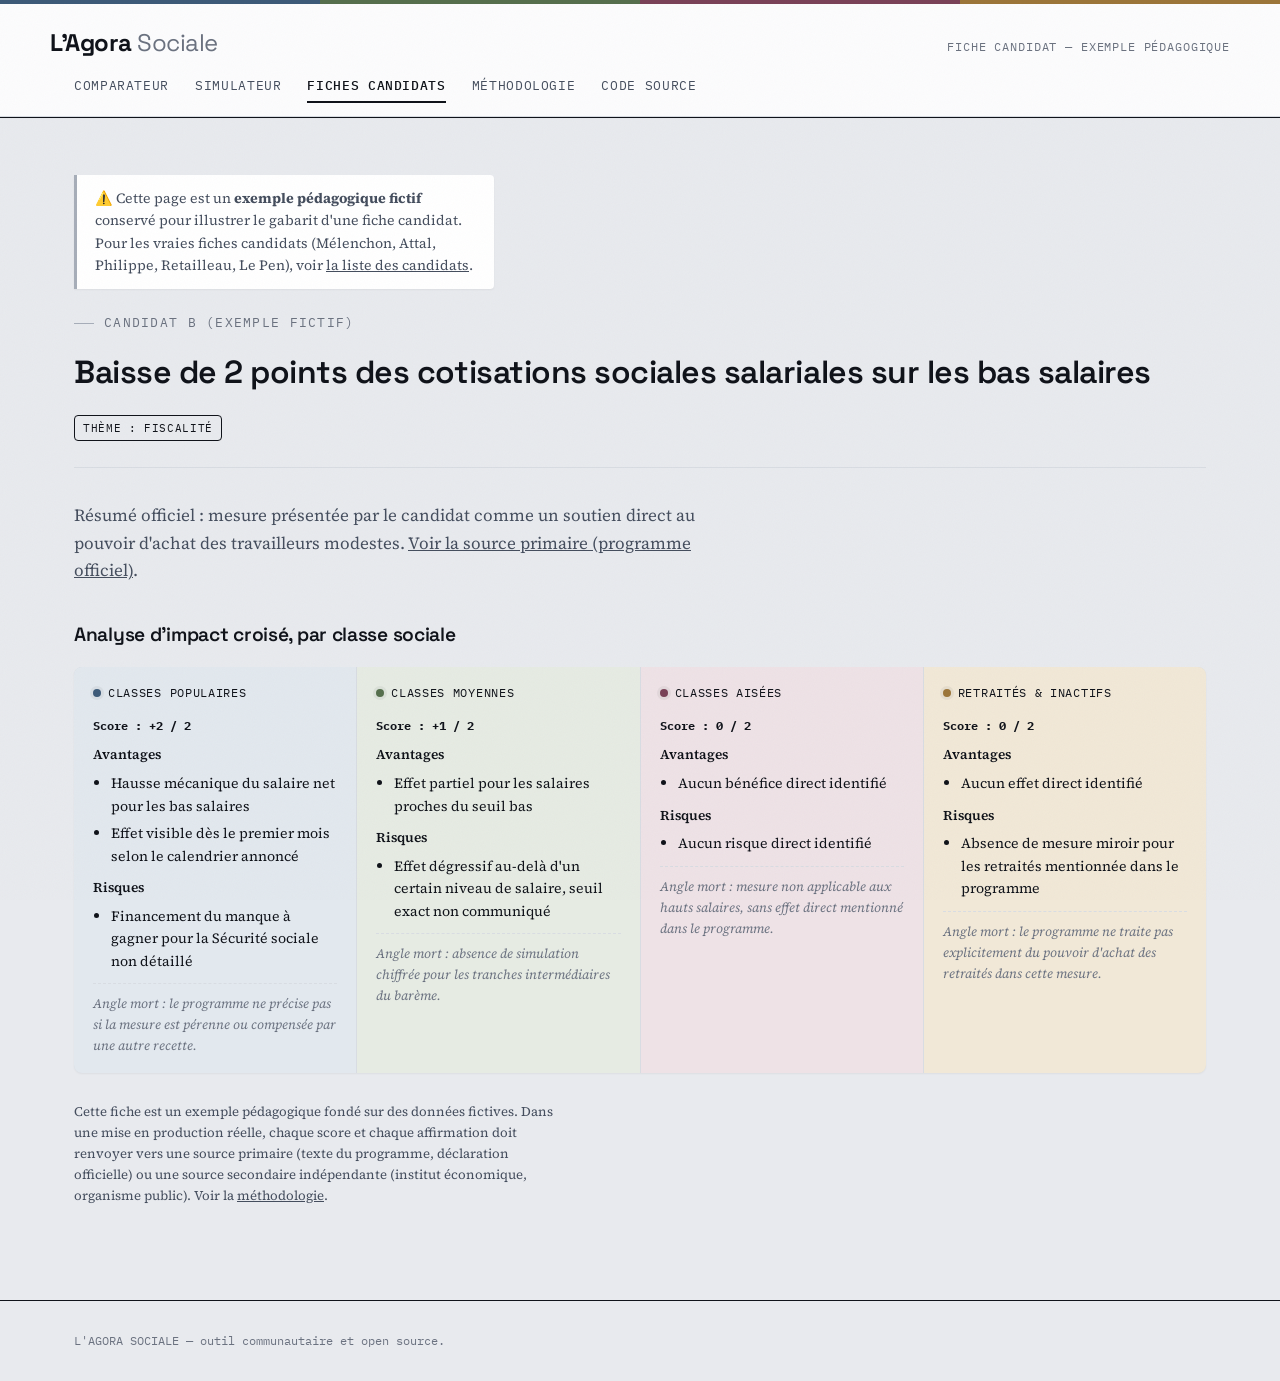
==== candidat-exemple.html @ 1a538eb3 "Premier commit : L'Agora Sociale (prototype statique) Comparateur citoyen des programmes présidentie" ====
<!DOCTYPE html>
<html lang="fr">
<head>
<meta charset="UTF-8">
<meta name="viewport" content="width=device-width, initial-scale=1.0">
<title>Fiche candidat (exemple) — L'Agora Sociale</title>
<link href="https://fonts.googleapis.com/css2?family=Space+Grotesk:wght@500;600;700&family=Source+Serif+4:opsz,wght@8..60,400;8..60,600&family=IBM+Plex+Mono:wght@400;500&display=swap" rel="stylesheet">
<link rel="stylesheet" href="css/style.css">
</head>
<body>
<div class="brand-spectrum" aria-hidden="true"></div>

<header class="site-header">
  <div class="container site-header__row">
    <div class="logo">L'Agora <span>Sociale</span></div>
    <div class="site-header__meta">Fiche candidat — exemple pédagogique</div>
  </div>
  <div class="container">
    <nav class="site-nav">
      <a href="index.html">Comparateur</a>
      <a href="simulateur.html">Simulateur</a>
      <a href="candidat.html" class="active">Fiches candidats</a>
      <a href="methodologie.html">Méthodologie</a>
      <a href="https://github.com/TON-USERNAME/agora-sociale" target="_blank" rel="noopener">Code source</a>
    </nav>
  </div>
</header>

<div class="container" style="padding-top:32px; padding-bottom:80px;">

  <div class="hero__disclaimer" style="margin-bottom:24px;">
    ⚠️ Cette page est un <strong>exemple pédagogique fictif</strong> conservé pour illustrer le gabarit
    d'une fiche candidat. Pour les vraies fiches candidats (Mélenchon, Attal, Philippe, Retailleau, Le Pen),
    voir <a href="candidat.html" style="text-decoration:underline;">la liste des candidats</a>.
  </div>

  <div class="fiche-header">
    <div>
      <div class="hero__eyebrow">Candidat B (exemple fictif)</div>
      <h1 style="font-size:2rem;">Baisse de 2 points des cotisations sociales salariales sur les bas salaires</h1>
    </div>
    <span class="badge mono">Thème : Fiscalité</span>
  </div>

  <p style="max-width:70ch; color:var(--ink-soft);">
    Résumé officiel : mesure présentée par le candidat comme un soutien direct au
    pouvoir d'achat des travailleurs modestes.
    <a href="#" style="text-decoration:underline;">Voir la source primaire (programme officiel)</a>.
  </p>

  <h2 style="margin-top:36px; margin-bottom:16px; font-size:1.2rem;">Analyse d'impact croisé, par classe sociale</h2>

  <div class="analyse-classes" id="analyse-classes">
    <!-- Bloc 1 : Classes populaires -->
    <div class="analyse-classe" style="background:var(--classe-populaire-bg);">
      <div class="analyse-classe__nom"><span class="dot" style="background:var(--classe-populaire)"></span>Classes populaires</div>
      <strong class="mono" style="font-size:0.78rem;">Score : +2 / 2</strong>
      <p style="font-size:0.85rem; margin:6px 0 0; font-weight:600;">Avantages</p>
      <ul>
        <li>Hausse mécanique du salaire net pour les bas salaires</li>
        <li>Effet visible dès le premier mois selon le calendrier annoncé</li>
      </ul>
      <p style="font-size:0.85rem; margin:10px 0 0; font-weight:600;">Risques</p>
      <ul>
        <li>Financement du manque à gagner pour la Sécurité sociale non détaillé</li>
      </ul>
      <div class="angle-mort">Angle mort : le programme ne précise pas si la mesure est pérenne ou compensée par une autre recette.</div>
    </div>

    <!-- Bloc 2 : Classes moyennes -->
    <div class="analyse-classe" style="background:var(--classe-moyenne-bg);">
      <div class="analyse-classe__nom"><span class="dot" style="background:var(--classe-moyenne)"></span>Classes moyennes</div>
      <strong class="mono" style="font-size:0.78rem;">Score : +1 / 2</strong>
      <p style="font-size:0.85rem; margin:6px 0 0; font-weight:600;">Avantages</p>
      <ul>
        <li>Effet partiel pour les salaires proches du seuil bas</li>
      </ul>
      <p style="font-size:0.85rem; margin:10px 0 0; font-weight:600;">Risques</p>
      <ul>
        <li>Effet dégressif au-delà d'un certain niveau de salaire, seuil exact non communiqué</li>
      </ul>
      <div class="angle-mort">Angle mort : absence de simulation chiffrée pour les tranches intermédiaires du barème.</div>
    </div>

    <!-- Bloc 3 : Classes aisées -->
    <div class="analyse-classe" style="background:var(--classe-aisee-bg);">
      <div class="analyse-classe__nom"><span class="dot" style="background:var(--classe-aisee)"></span>Classes aisées</div>
      <strong class="mono" style="font-size:0.78rem;">Score : 0 / 2</strong>
      <p style="font-size:0.85rem; margin:6px 0 0; font-weight:600;">Avantages</p>
      <ul><li>Aucun bénéfice direct identifié</li></ul>
      <p style="font-size:0.85rem; margin:10px 0 0; font-weight:600;">Risques</p>
      <ul><li>Aucun risque direct identifié</li></ul>
      <div class="angle-mort">Angle mort : mesure non applicable aux hauts salaires, sans effet direct mentionné dans le programme.</div>
    </div>

    <!-- Bloc 4 : Retraités -->
    <div class="analyse-classe" style="background:var(--classe-retraites-bg);">
      <div class="analyse-classe__nom"><span class="dot" style="background:var(--classe-retraites)"></span>Retraités &amp; inactifs</div>
      <strong class="mono" style="font-size:0.78rem;">Score : 0 / 2</strong>
      <p style="font-size:0.85rem; margin:6px 0 0; font-weight:600;">Avantages</p>
      <ul><li>Aucun effet direct identifié</li></ul>
      <p style="font-size:0.85rem; margin:10px 0 0; font-weight:600;">Risques</p>
      <ul><li>Absence de mesure miroir pour les retraités mentionnée dans le programme</li></ul>
      <div class="angle-mort">Angle mort : le programme ne traite pas explicitement du pouvoir d'achat des retraités dans cette mesure.</div>
    </div>
  </div>

  <p style="margin-top:28px; font-size:0.82rem; color:var(--ink-soft); max-width:70ch;">
    Cette fiche est un exemple pédagogique fondé sur des données fictives. Dans une
    mise en production réelle, chaque score et chaque affirmation doit renvoyer vers
    une source primaire (texte du programme, déclaration officielle) ou une source
    secondaire indépendante (institut économique, organisme public). Voir la
    <a href="methodologie.html" style="text-decoration:underline;">méthodologie</a>.
  </p>

</div>

<footer class="site-footer">
  <div class="container">
    L'AGORA SOCIALE — outil communautaire et open source.
  </div>
</footer>

</body>
</html>
---- css/style.css ----
/* =========================================================
   L'AGORA SOCIALE — Design tokens (édition premium)
   Direction : "le grand livre de comptes" — chaque mesure politique
   est traitée comme une écriture comptable (crédit/débit) pour
   chaque catégorie sociale. La grille rappelle un registre relié,
   pas une brochure de campagne : papier texturé, encre profonde,
   chiffres alignés au monospace, marge éditoriale généreuse.
   Signature de marque : le bandeau spectre en tête de page — les
   quatre couleurs catégorielles, dans l'ordre, jamais mélangées.
   ========================================================= */

:root {
  /* --- Couleurs neutres (support) --- */
  --ink: #10131a;
  --ink-soft: #454e5e;
  --ink-faint: #6b7280;
  --paper: #e8eaee;
  --paper-raised: #ffffff;
  --line: #d8dce2;
  --line-strong: #a7aeb9;

  /* --- Couleurs catégorielles (non partisanes, dérivées d'une
     échelle de position socio-économique, pas de couleurs de partis) --- */
  --classe-populaire: #3d5a78;   /* bleu ardoise profond */
  --classe-moyenne:   #566f4d;   /* sauge profonde */
  --classe-aisee:      #7a4258;  /* prune profonde */
  --classe-retraites:  #9c7539;  /* ocre profond */

  /* Variantes claires pour fonds */
  --classe-populaire-bg: #e2e8ee;
  --classe-moyenne-bg:   #e6ebe3;
  --classe-aisee-bg:     #eee2e6;
  --classe-retraites-bg: #f1e8d7;

  /* --- Sémantique impact --- */
  --impact-positif: #326049;
  --impact-negatif: #8f382f;
  --impact-neutre:  #7a8090;

  /* --- Typographie --- */
  --font-display: "Space Grotesk", "Arial Narrow", sans-serif;
  --font-body: "Source Serif 4", Georgia, serif;
  --font-mono: "IBM Plex Mono", "Courier New", monospace;

  /* --- Rythme et profondeur --- */
  --radius: 4px;
  --radius-lg: 8px;
  --max-width: 1180px;
  --ease: cubic-bezier(0.22, 1, 0.36, 1);

  --shadow-xs: 0 1px 2px rgba(16, 19, 26, 0.05);
  --shadow-sm: 0 2px 6px rgba(16, 19, 26, 0.07), 0 1px 2px rgba(16, 19, 26, 0.05);
  --shadow-md: 0 8px 24px rgba(16, 19, 26, 0.10), 0 2px 6px rgba(16, 19, 26, 0.06);
  --shadow-lg: 0 20px 48px rgba(16, 19, 26, 0.16), 0 6px 16px rgba(16, 19, 26, 0.08);
}

* { box-sizing: border-box; }

html { scroll-behavior: smooth; }

body {
  position: relative;
  margin: 0;
  background: var(--paper);
  color: var(--ink);
  font-family: var(--font-body);
  font-size: 17px;
  line-height: 1.6;
  -webkit-font-smoothing: antialiased;
  text-rendering: optimizeLegibility;
}

/* Grain de papier — texture subtile, jamais décorative au point de nuire
   à la lisibilité. Désactivée si l'utilisateur préfère moins d'effets. */
body::before {
  content: "";
  position: fixed;
  inset: 0;
  z-index: 9999;
  pointer-events: none;
  opacity: 0.035;
  mix-blend-mode: multiply;
  background-image: url("data:image/svg+xml,%3Csvg xmlns='http://www.w3.org/2000/svg' width='180' height='180'%3E%3Cfilter id='n'%3E%3CfeTurbulence type='fractalNoise' baseFrequency='0.9' numOctaves='2' stitchTiles='stitch'/%3E%3C/filter%3E%3Crect width='100%25' height='100%25' filter='url(%23n)'/%3E%3C/svg%3E");
}

h1, h2, h3, h4, .display {
  font-family: var(--font-display);
  font-weight: 600;
  letter-spacing: -0.015em;
  color: var(--ink);
  margin: 0;
}

.mono {
  font-family: var(--font-mono);
  font-feature-settings: "tnum" 1, "zero" 1;
}

a {
  color: inherit;
  transition: color 0.15s var(--ease), border-color 0.15s var(--ease), opacity 0.15s var(--ease);
}

.container {
  max-width: var(--max-width);
  margin: 0 auto;
  padding: 0 24px;
}

/* ---------- Bandeau spectre — signature de marque ---------- */

.brand-spectrum {
  height: 4px;
  background: linear-gradient(
    to right,
    var(--classe-populaire) 0%, var(--classe-populaire) 25%,
    var(--classe-moyenne) 25%, var(--classe-moyenne) 50%,
    var(--classe-aisee) 50%, var(--classe-aisee) 75%,
    var(--classe-retraites) 75%, var(--classe-retraites) 100%
  );
}

/* ---------- En-tête / bandeau du registre ---------- */

.site-header {
  position: sticky;
  top: 0;
  z-index: 100;
  border-bottom: 1px solid var(--line);
  background: rgba(255, 255, 255, 0.86);
  backdrop-filter: blur(10px) saturate(1.4);
  -webkit-backdrop-filter: blur(10px) saturate(1.4);
  box-shadow: 0 1px 0 var(--ink), var(--shadow-xs);
}

.site-header__row {
  display: flex;
  align-items: baseline;
  justify-content: space-between;
  padding: 20px 0 14px;
  flex-wrap: wrap;
  gap: 8px;
}

.logo {
  font-family: var(--font-display);
  font-size: 1.5rem;
  font-weight: 700;
  letter-spacing: -0.02em;
}
.logo span { color: var(--ink-faint); font-weight: 400; }

.site-header__meta {
  font-family: var(--font-mono);
  font-size: 0.76rem;
  text-transform: uppercase;
  letter-spacing: 0.07em;
  color: var(--ink-faint);
}

nav.site-nav {
  display: flex;
  gap: 26px;
  font-family: var(--font-mono);
  font-size: 0.8rem;
  text-transform: uppercase;
  letter-spacing: 0.05em;
  padding-bottom: 13px;
}
nav.site-nav a {
  text-decoration: none;
  border-bottom: 2px solid transparent;
  padding-bottom: 4px;
  color: var(--ink-soft);
}
nav.site-nav a:hover { color: var(--ink); border-bottom-color: var(--line-strong); }
nav.site-nav a.active { color: var(--ink); border-bottom-color: var(--ink); font-weight: 500; }

/* ---------- Hero ---------- */

.hero {
  position: relative;
  padding: 68px 0 48px;
  border-bottom: 1px solid var(--line);
  overflow: hidden;
}
.hero .container.hero__grid {
  display: grid;
  grid-template-columns: 1fr 360px;
  gap: 52px;
  align-items: center;
}
.hero__eyebrow {
  font-family: var(--font-mono);
  font-size: 0.8rem;
  text-transform: uppercase;
  letter-spacing: 0.1em;
  color: var(--ink-faint);
  margin-bottom: 14px;
  display: flex;
  align-items: center;
  gap: 10px;
}
.hero__eyebrow::before {
  content: "";
  display: inline-block;
  width: 20px;
  height: 1px;
  background: var(--line-strong);
}
.hero h1 {
  font-size: clamp(2.1rem, 4.4vw, 3.4rem);
  max-width: 15ch;
  line-height: 1.04;
  animation: rise 0.6s var(--ease) both;
}
.hero p.lede {
  font-family: var(--font-body);
  font-size: 1.18rem;
  max-width: 62ch;
  color: var(--ink-soft);
  margin-top: 20px;
  animation: rise 0.6s var(--ease) 0.08s both;
}
.hero__disclaimer {
  margin-top: 26px;
  border-left: 3px solid var(--line-strong);
  padding: 12px 18px;
  font-size: 0.88rem;
  color: var(--ink-soft);
  background: var(--paper-raised);
  box-shadow: var(--shadow-xs);
  max-width: 60ch;
  border-radius: 0 var(--radius) var(--radius) 0;
}

@keyframes rise {
  from { opacity: 0; transform: translateY(10px); }
  to { opacity: 1; transform: translateY(0); }
}

/* ---------- Vignette signature du hero — mini-registre illustratif ---------- */

.hero-visual {
  border: 1px solid var(--line);
  border-radius: var(--radius-lg);
  background: var(--paper-raised);
  box-shadow: var(--shadow-lg);
  padding: 20px 22px;
  animation: rise 0.6s var(--ease) 0.15s both;
  transform: rotate(-1.2deg);
}
.hero-visual__eyebrow {
  font-family: var(--font-mono);
  font-size: 0.64rem;
  text-transform: uppercase;
  letter-spacing: 0.07em;
  color: var(--ink-faint);
  margin-bottom: 14px;
  padding-bottom: 12px;
  border-bottom: 1px dashed var(--line);
}
.hero-visual__row {
  display: grid;
  grid-template-columns: 96px 1fr;
  align-items: center;
  gap: 12px;
  margin-bottom: 12px;
}
.hero-visual__row:last-of-type { margin-bottom: 0; }
.hero-visual__label {
  font-size: 0.76rem;
  color: var(--ink-soft);
  line-height: 1.25;
}
.hero-visual__track {
  position: relative;
  height: 9px;
  background: var(--paper);
  border: 1px solid var(--line);
  border-radius: 2px;
  overflow: hidden;
}
.hero-visual__axis { position: absolute; left: 50%; top: -1px; bottom: -1px; width: 1px; background: var(--ink); }
.hero-visual__fill { position: absolute; top: 0; bottom: 0; }
.hero-visual__fill.pos { left: 50%; background: var(--impact-positif); }
.hero-visual__fill.neg { right: 50%; background: var(--impact-negatif); }
.hero-visual__footer {
  margin-top: 16px;
  padding-top: 12px;
  border-top: 1px dashed var(--line);
  font-size: 0.72rem;
  color: var(--ink-faint);
  font-style: italic;
}

@media (max-width: 900px) {
  .hero .container.hero__grid { grid-template-columns: 1fr; }
  .hero-visual { transform: none; max-width: 380px; }
}

/* ---------- Le Rail des classes (élément signature, sticky) ---------- */

.layout {
  display: grid;
  grid-template-columns: 224px 1fr;
  gap: 32px;
  padding: 40px 0 88px;
  align-items: start;
}

.classe-rail {
  position: sticky;
  top: 88px;
  border: 1px solid var(--line);
  border-radius: var(--radius-lg);
  background: var(--paper-raised);
  overflow: hidden;
  box-shadow: var(--shadow-sm);
}
.classe-rail__title {
  font-family: var(--font-mono);
  font-size: 0.72rem;
  text-transform: uppercase;
  letter-spacing: 0.07em;
  padding: 13px 15px;
  border-bottom: 1px solid var(--line);
  color: var(--ink-faint);
}
.classe-item {
  display: block;
  width: 100%;
  text-align: left;
  padding: 15px;
  border: none;
  border-bottom: 1px solid var(--line);
  background: transparent;
  cursor: pointer;
  font-family: var(--font-body);
  font-size: 0.92rem;
  color: var(--ink);
  position: relative;
  transition: background-color 0.2s var(--ease);
}
.classe-item:last-child { border-bottom: none; }
.classe-item:hover { background: var(--paper); }
.classe-item::before {
  content: "";
  position: absolute;
  left: 0; top: 0; bottom: 0;
  width: 4px;
  background: var(--swatch, transparent);
  opacity: 0.3;
  transition: opacity 0.2s var(--ease), width 0.2s var(--ease);
}
.classe-item.active::before { opacity: 1; width: 5px; }
.classe-item.active { background: var(--swatch-bg, var(--paper)); font-weight: 600; }
.classe-item.active:hover { background: var(--swatch-bg, var(--paper)); }
.classe-item small { display: block; color: var(--ink-faint); font-size: 0.76rem; margin-top: 3px; line-height: 1.4; }

/* ---------- Comparateur ---------- */

.comparateur-header {
  display: flex;
  justify-content: space-between;
  align-items: baseline;
  margin-bottom: 22px;
  flex-wrap: wrap;
  gap: 12px;
}
.comparateur-header h2 { font-size: 1.55rem; }

.select-mesure {
  font-family: var(--font-mono);
  font-size: 0.85rem;
  padding: 9px 12px;
  border: 1px solid var(--line-strong);
  background: var(--paper-raised);
  border-radius: var(--radius);
  transition: border-color 0.15s var(--ease), box-shadow 0.15s var(--ease);
}
.select-mesure:hover { border-color: var(--ink-soft); }
.select-mesure:focus-visible { border-color: var(--ink); box-shadow: 0 0 0 3px rgba(16, 19, 26, 0.08); }

.cartes-candidats {
  display: grid;
  grid-template-columns: repeat(auto-fit, minmax(270px, 1fr));
  gap: 20px;
}

.carte-candidat {
  border: 1px solid var(--line);
  border-radius: var(--radius-lg);
  background: var(--paper-raised);
  padding: 22px;
  display: flex;
  flex-direction: column;
  gap: 14px;
  box-shadow: var(--shadow-xs);
  transition: transform 0.25s var(--ease), box-shadow 0.25s var(--ease), border-color 0.25s var(--ease);
}
.carte-candidat:hover {
  transform: translateY(-3px);
  box-shadow: var(--shadow-md);
  border-color: var(--line-strong);
}
.carte-candidat__nom {
  font-family: var(--font-display);
  font-size: 1.18rem;
  letter-spacing: -0.01em;
}
.carte-candidat__mesure {
  font-size: 0.94rem;
  color: var(--ink-soft);
  border-top: 1px dashed var(--line);
  padding-top: 13px;
}

/* Ledger bar : la barre "crédit / débit" pour la classe sélectionnée */
.ledger {
  border-top: 1px solid var(--line);
  padding-top: 13px;
}
.ledger__label {
  font-family: var(--font-mono);
  font-size: 0.7rem;
  text-transform: uppercase;
  letter-spacing: 0.06em;
  color: var(--ink-faint);
  margin-bottom: 7px;
}
.ledger__track {
  height: 11px;
  background: var(--paper);
  border: 1px solid var(--line);
  border-radius: 2px;
  position: relative;
  overflow: hidden;
  box-shadow: inset 0 1px 2px rgba(16, 19, 26, 0.06);
}
.ledger__fill {
  position: absolute;
  top: 0; bottom: 0;
  transition: width 0.5s var(--ease);
}
.ledger__fill.positif { left: 50%; background: linear-gradient(to right, var(--impact-positif), #3d7358); }
.ledger__fill.negatif { right: 50%; background: linear-gradient(to left, var(--impact-negatif), #a4463b); }
.ledger__axis {
  position: absolute;
  left: 50%; top: -1px; bottom: -1px;
  width: 1px; background: var(--ink);
  z-index: 1;
}
.ledger__score {
  font-family: var(--font-mono);
  font-size: 0.78rem;
  margin-top: 7px;
  color: var(--ink-faint);
}

.badge {
  display: inline-block;
  font-family: var(--font-mono);
  font-size: 0.66rem;
  text-transform: uppercase;
  letter-spacing: 0.06em;
  padding: 4px 8px;
  border-radius: var(--radius);
  border: 1px solid currentColor;
}

/* ---------- Fiche candidat ---------- */

.fiche-header {
  display: flex;
  justify-content: space-between;
  align-items: flex-end;
  flex-wrap: wrap;
  gap: 16px;
  padding-bottom: 26px;
  border-bottom: 1px solid var(--line);
  margin-bottom: 34px;
}

.grille-mesures {
  display: grid;
  gap: 16px;
}

.mesure-bloc {
  border: 1px solid var(--line);
  border-radius: var(--radius-lg);
  background: var(--paper-raised);
  overflow: hidden;
  box-shadow: var(--shadow-xs);
}
.mesure-bloc__entete {
  padding: 17px 19px;
  border-bottom: 1px solid var(--line);
  display: flex;
  justify-content: space-between;
  gap: 12px;
  flex-wrap: wrap;
}
.mesure-bloc__theme {
  font-family: var(--font-mono);
  font-size: 0.7rem;
  text-transform: uppercase;
  letter-spacing: 0.06em;
  color: var(--ink-faint);
}
.mesure-bloc__titre { font-family: var(--font-display); font-size: 1.08rem; margin-top: 5px; letter-spacing: -0.01em; }

.analyse-classes {
  display: grid;
  grid-template-columns: repeat(auto-fit, minmax(240px, 1fr));
  gap: 1px;
  background: var(--line);
  border-radius: var(--radius-lg);
  overflow: hidden;
  box-shadow: var(--shadow-xs);
}
.analyse-classe {
  background: var(--paper-raised);
  padding: 17px 19px;
}
.analyse-classe__nom {
  font-family: var(--font-mono);
  font-size: 0.72rem;
  text-transform: uppercase;
  letter-spacing: 0.06em;
  margin-bottom: 9px;
  display: flex;
  align-items: center;
  gap: 7px;
}
.analyse-classe__nom .dot {
  width: 8px; height: 8px; border-radius: 50%;
  display: inline-block;
  box-shadow: 0 0 0 3px rgba(16, 19, 26, 0.05);
}
.analyse-classe ul { margin: 6px 0 0; padding-left: 18px; font-size: 0.88rem; }
.analyse-classe li { margin-bottom: 5px; }
.analyse-classe .angle-mort {
  margin-top: 11px;
  font-size: 0.82rem;
  color: var(--ink-faint);
  font-style: italic;
  border-top: 1px dashed var(--line);
  padding-top: 9px;
}

/* ---------- Méthodologie ---------- */

.methodo-section {
  padding: 34px 0;
  border-bottom: 1px solid var(--line);
}
.methodo-section:last-child { border-bottom: none; }
.methodo-step {
  display: grid;
  grid-template-columns: 60px 1fr;
  gap: 16px;
  margin-bottom: 20px;
}
.methodo-step__num {
  font-family: var(--font-mono);
  font-size: 0.9rem;
  color: var(--ink-faint);
}

.source-table {
  width: 100%;
  border-collapse: collapse;
  font-size: 0.9rem;
  margin-top: 12px;
}
.source-table th, .source-table td {
  text-align: left;
  padding: 9px 11px;
  border-bottom: 1px solid var(--line);
}
.source-table th {
  font-family: var(--font-mono);
  font-size: 0.72rem;
  text-transform: uppercase;
  letter-spacing: 0.06em;
  color: var(--ink-faint);
}
.source-table tbody tr { transition: background-color 0.15s var(--ease); }
.source-table tbody tr:hover { background: var(--paper); }

/* ---------- Pied de page ---------- */

.site-footer {
  border-top: 1px solid var(--ink);
  padding: 30px 0;
  font-family: var(--font-mono);
  font-size: 0.78rem;
  color: var(--ink-faint);
}

/* ---------- Simulateur : formulaire ---------- */

.form-simulateur {
  display: flex;
  flex-direction: column;
  gap: 24px;
  border: 1px solid var(--line);
  border-radius: var(--radius-lg);
  background: var(--paper-raised);
  padding: 30px;
  box-shadow: var(--shadow-sm);
}

.champ { display: flex; flex-direction: column; gap: 7px; }
.champ label { font-family: var(--font-display); font-size: 0.92rem; }
.champ input, .champ select {
  font-family: var(--font-body);
  font-size: 1rem;
  padding: 11px 13px;
  border: 1px solid var(--line-strong);
  background: #fff;
  border-radius: var(--radius);
  transition: border-color 0.15s var(--ease), box-shadow 0.15s var(--ease);
}
.champ input:hover, .champ select:hover { border-color: var(--ink-soft); }
.champ input:focus-visible, .champ select:focus-visible {
  border-color: var(--ink);
  box-shadow: 0 0 0 3px rgba(16, 19, 26, 0.08);
  outline: none;
}
.champ__input-euro { display: flex; align-items: center; gap: 8px; }
.champ__input-euro input { flex: 1; }
.champ__input-euro span { font-family: var(--font-mono); font-size: 0.85rem; color: var(--ink-faint); }
.champ__aide { font-size: 0.8rem; color: var(--ink-faint); margin: 0; line-height: 1.5; }

.champ-groupe {
  display: grid;
  grid-template-columns: repeat(auto-fit, minmax(150px, 1fr));
  gap: 16px;
}

.bouton-principal {
  align-self: flex-start;
  font-family: var(--font-mono);
  text-transform: uppercase;
  letter-spacing: 0.06em;
  font-size: 0.85rem;
  padding: 13px 24px;
  background: var(--ink);
  color: var(--paper-raised);
  border: none;
  border-radius: var(--radius);
  cursor: pointer;
  box-shadow: var(--shadow-xs);
  transition: background-color 0.2s var(--ease), transform 0.15s var(--ease), box-shadow 0.2s var(--ease);
}
.bouton-principal:hover { background: var(--ink-soft); box-shadow: var(--shadow-sm); }
.bouton-principal:active { transform: translateY(1px); box-shadow: var(--shadow-xs); }

/* ---------- Simulateur : résultat + règle graduée ---------- */

.resultat {
  margin-top: 34px;
  padding: 26px 28px;
  background: var(--paper-raised);
  border: 1px solid var(--line);
  border-radius: var(--radius-lg);
  box-shadow: var(--shadow-md);
  animation: rise 0.4s var(--ease) both;
}
.resultat__eyebrow {
  font-family: var(--font-mono);
  font-size: 0.72rem;
  text-transform: uppercase;
  letter-spacing: 0.06em;
  color: var(--ink-faint);
}
.resultat h3 { font-size: 1.45rem; margin: 5px 0 10px; letter-spacing: -0.015em; }

.resultat__chiffres {
  display: grid;
  grid-template-columns: repeat(auto-fit, minmax(160px, 1fr));
  gap: 14px;
  margin: 20px 0;
  padding: 18px 0;
  border-top: 1px dashed var(--line);
  border-bottom: 1px dashed var(--line);
}
.resultat__chiffres dt { font-family: var(--font-mono); font-size: 0.7rem; text-transform: uppercase; color: var(--ink-faint); }
.resultat__chiffres dd { margin: 5px 0 0; font-family: var(--font-display); font-size: 1.12rem; }

.resultat__note {
  font-size: 0.9rem;
  background: var(--paper);
  border-left: 3px solid var(--line-strong);
  padding: 11px 15px;
  margin-top: 18px;
  border-radius: 0 var(--radius) var(--radius) 0;
}

.bouton-suite {
  display: inline-block;
  margin-top: 20px;
  font-family: var(--font-mono);
  font-size: 0.82rem;
  text-decoration: underline;
  text-underline-offset: 3px;
}
.bouton-suite:hover { color: var(--ink-soft); }

/* La règle graduée : ruban d'échelle des niveaux de vie, esprit "règle de livre de comptes" */
.regle { margin: 22px 0 6px; }
.regle__track {
  position: relative;
  height: 15px;
  background: linear-gradient(to right, var(--classe-populaire), var(--classe-moyenne) 45%, var(--classe-aisee));
  border: 1px solid var(--ink);
  border-radius: 2px;
  box-shadow: var(--shadow-xs);
}
.regle__tick {
  position: absolute;
  top: 0; bottom: 0;
  width: 1px;
  background: rgba(255, 255, 255, 0.55);
}
.regle__curseur {
  position: absolute;
  top: -10px;
  transform: translateX(-50%);
  width: 2px;
  height: 35px;
  background: var(--ink);
  transition: left 0.5s var(--ease);
}
.regle__curseur-label {
  position: absolute;
  top: -21px;
  left: 50%;
  transform: translateX(-50%);
  font-family: var(--font-mono);
  font-size: 0.65rem;
  text-transform: uppercase;
  background: var(--ink);
  color: #fff;
  padding: 2px 6px;
  border-radius: var(--radius);
  white-space: nowrap;
  box-shadow: var(--shadow-sm);
}
.regle__legende {
  display: flex;
  justify-content: space-between;
  font-family: var(--font-mono);
  font-size: 0.68rem;
  color: var(--ink-faint);
  margin-top: 7px;
}

/* ---------- Accessibilité ---------- */

:focus-visible {
  outline: 2px solid var(--ink);
  outline-offset: 2px;
  border-radius: 2px;
}

@media (prefers-reduced-motion: reduce) {
  * { transition: none !important; animation: none !important; scroll-behavior: auto !important; }
}

@media (max-width: 780px) {
  .layout { grid-template-columns: 1fr; }
  .classe-rail { position: static; display: flex; overflow-x: auto; border-radius: var(--radius); }
  .classe-item { flex: 0 0 auto; min-width: 150px; border-bottom: none; border-right: 1px solid var(--line); }
  .site-header { position: static; }
}
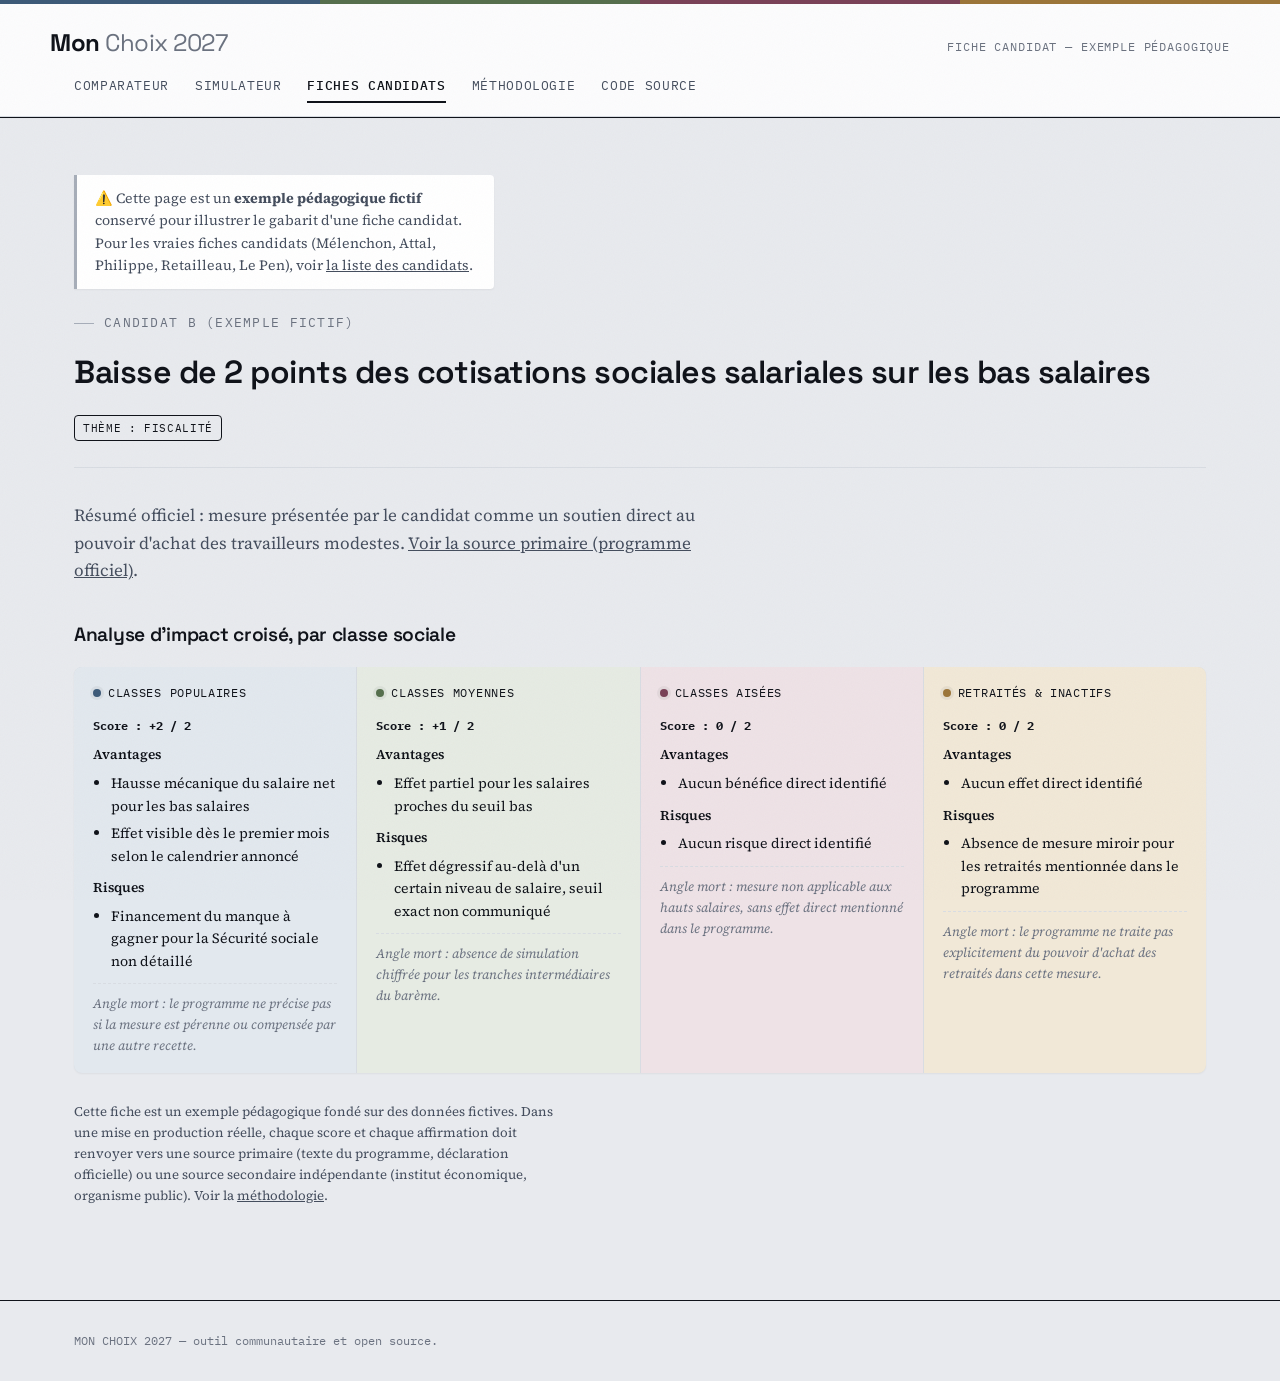
==== commit b2d8d9fe: "Renomme la marque du site : L'Agora Sociale -> Mon Choix 2027 Nom plus court et directement lié aux " ====
--- a/candidat-exemple.html
+++ b/candidat-exemple.html
@@ -3,7 +3,7 @@
 <head>
 <meta charset="UTF-8">
 <meta name="viewport" content="width=device-width, initial-scale=1.0">
-<title>Fiche candidat (exemple) — L'Agora Sociale</title>
+<title>Fiche candidat (exemple) — Mon Choix 2027</title>
 <link href="https://fonts.googleapis.com/css2?family=Space+Grotesk:wght@500;600;700&family=Source+Serif+4:opsz,wght@8..60,400;8..60,600&family=IBM+Plex+Mono:wght@400;500&display=swap" rel="stylesheet">
 <link rel="stylesheet" href="css/style.css">
 </head>
@@ -12,7 +12,7 @@
 
 <header class="site-header">
   <div class="container site-header__row">
-    <div class="logo">L'Agora <span>Sociale</span></div>
+    <div class="logo">Mon <span>Choix 2027</span></div>
     <div class="site-header__meta">Fiche candidat — exemple pédagogique</div>
   </div>
   <div class="container">
@@ -21,7 +21,7 @@
       <a href="simulateur.html">Simulateur</a>
       <a href="candidat.html" class="active">Fiches candidats</a>
       <a href="methodologie.html">Méthodologie</a>
-      <a href="https://github.com/TON-USERNAME/agora-sociale" target="_blank" rel="noopener">Code source</a>
+      <a href="https://github.com/NEWTON313/agora-sociale" target="_blank" rel="noopener">Code source</a>
     </nav>
   </div>
 </header>
@@ -117,7 +117,7 @@
 
 <footer class="site-footer">
   <div class="container">
-    L'AGORA SOCIALE — outil communautaire et open source.
+    MON CHOIX 2027 — outil communautaire et open source.
   </div>
 </footer>
 
--- a/css/style.css
+++ b/css/style.css
@@ -1,5 +1,5 @@
 /* =========================================================
-   L'AGORA SOCIALE — Design tokens (édition premium)
+   MON CHOIX 2027 — Design tokens (édition premium)
    Direction : "le grand livre de comptes" — chaque mesure politique
    est traitée comme une écriture comptable (crédit/débit) pour
    chaque catégorie sociale. La grille rappelle un registre relié,
@@ -458,6 +458,129 @@
   color: var(--ink-faint);
 }
 
+.carte-candidat__mesure-bloc {
+  display: flex;
+  flex-direction: column;
+  gap: 13px;
+}
+
+#btn-mes-priorites.active {
+  background: var(--ink);
+  color: var(--paper-raised);
+  border-color: var(--ink);
+}
+
+.priorites-panel__card {
+  border: 1px solid var(--line);
+  border-radius: var(--radius-lg);
+  background: var(--paper-raised);
+  padding: 22px;
+  margin-bottom: 24px;
+  box-shadow: var(--shadow-xs);
+}
+.priorites-panel__header {
+  display: flex;
+  justify-content: space-between;
+  align-items: baseline;
+  flex-wrap: wrap;
+  gap: 12px;
+  margin-bottom: 14px;
+}
+.priorites-panel__header h3 {
+  font-family: var(--font-display);
+  font-size: 1.1rem;
+}
+.priorites-panel__reset {
+  font-size: 0.72rem;
+  text-transform: uppercase;
+  letter-spacing: 0.03em;
+  text-decoration: underline;
+  color: var(--ink-soft);
+  background: none;
+  border: none;
+  cursor: pointer;
+}
+.priorites-panel__reset:hover { color: var(--ink); }
+.priorites-panel__intro {
+  font-size: 0.85rem;
+  color: var(--ink-soft);
+  margin-bottom: 16px;
+}
+.priorites-panel__list {
+  display: flex;
+  flex-direction: column;
+  gap: 12px;
+  list-style: none;
+  padding: 0;
+  margin: 0;
+}
+.priorites-panel__row {
+  display: flex;
+  justify-content: space-between;
+  align-items: center;
+  flex-wrap: wrap;
+  gap: 10px;
+}
+.priorites-panel__row > span { font-size: 0.9rem; }
+.priorites-panel__niveaux {
+  display: flex;
+  gap: 6px;
+  flex-wrap: wrap;
+}
+.priorites-panel__niveau {
+  font-size: 0.68rem;
+  text-transform: uppercase;
+  letter-spacing: 0.03em;
+  padding: 6px 10px;
+  border: 1px solid var(--line-strong);
+  border-radius: var(--radius);
+  background: var(--paper);
+  color: var(--ink-soft);
+  cursor: pointer;
+  transition: background 0.15s var(--ease), color 0.15s var(--ease), border-color 0.15s var(--ease);
+}
+.priorites-panel__niveau:hover { border-color: var(--ink); }
+.priorites-panel__niveau.active {
+  background: var(--ink);
+  color: var(--paper-raised);
+  border-color: var(--ink);
+}
+.priorites-panel__tri {
+  display: flex;
+  align-items: center;
+  gap: 8px;
+  font-size: 0.78rem;
+  color: var(--ink-soft);
+  margin-top: 18px;
+}
+
+.score-personnalise {
+  border-top: 1px solid var(--line);
+  padding-top: 13px;
+  background: var(--paper);
+  padding: 10px 12px;
+  border-radius: var(--radius);
+}
+.score-personnalise__label {
+  font-size: 0.7rem;
+  text-transform: uppercase;
+  letter-spacing: 0.06em;
+  color: var(--ink-faint);
+  margin-bottom: 7px;
+}
+.score-personnalise--vide {
+  font-size: 0.72rem;
+  text-transform: uppercase;
+  letter-spacing: 0.04em;
+  color: var(--ink-soft);
+}
+.score-personnalise__avertissement {
+  font-size: 0.7rem;
+  color: var(--ink-faint);
+  font-style: italic;
+  margin-top: 6px;
+}
+
 .badge {
   display: inline-block;
   font-family: var(--font-mono);
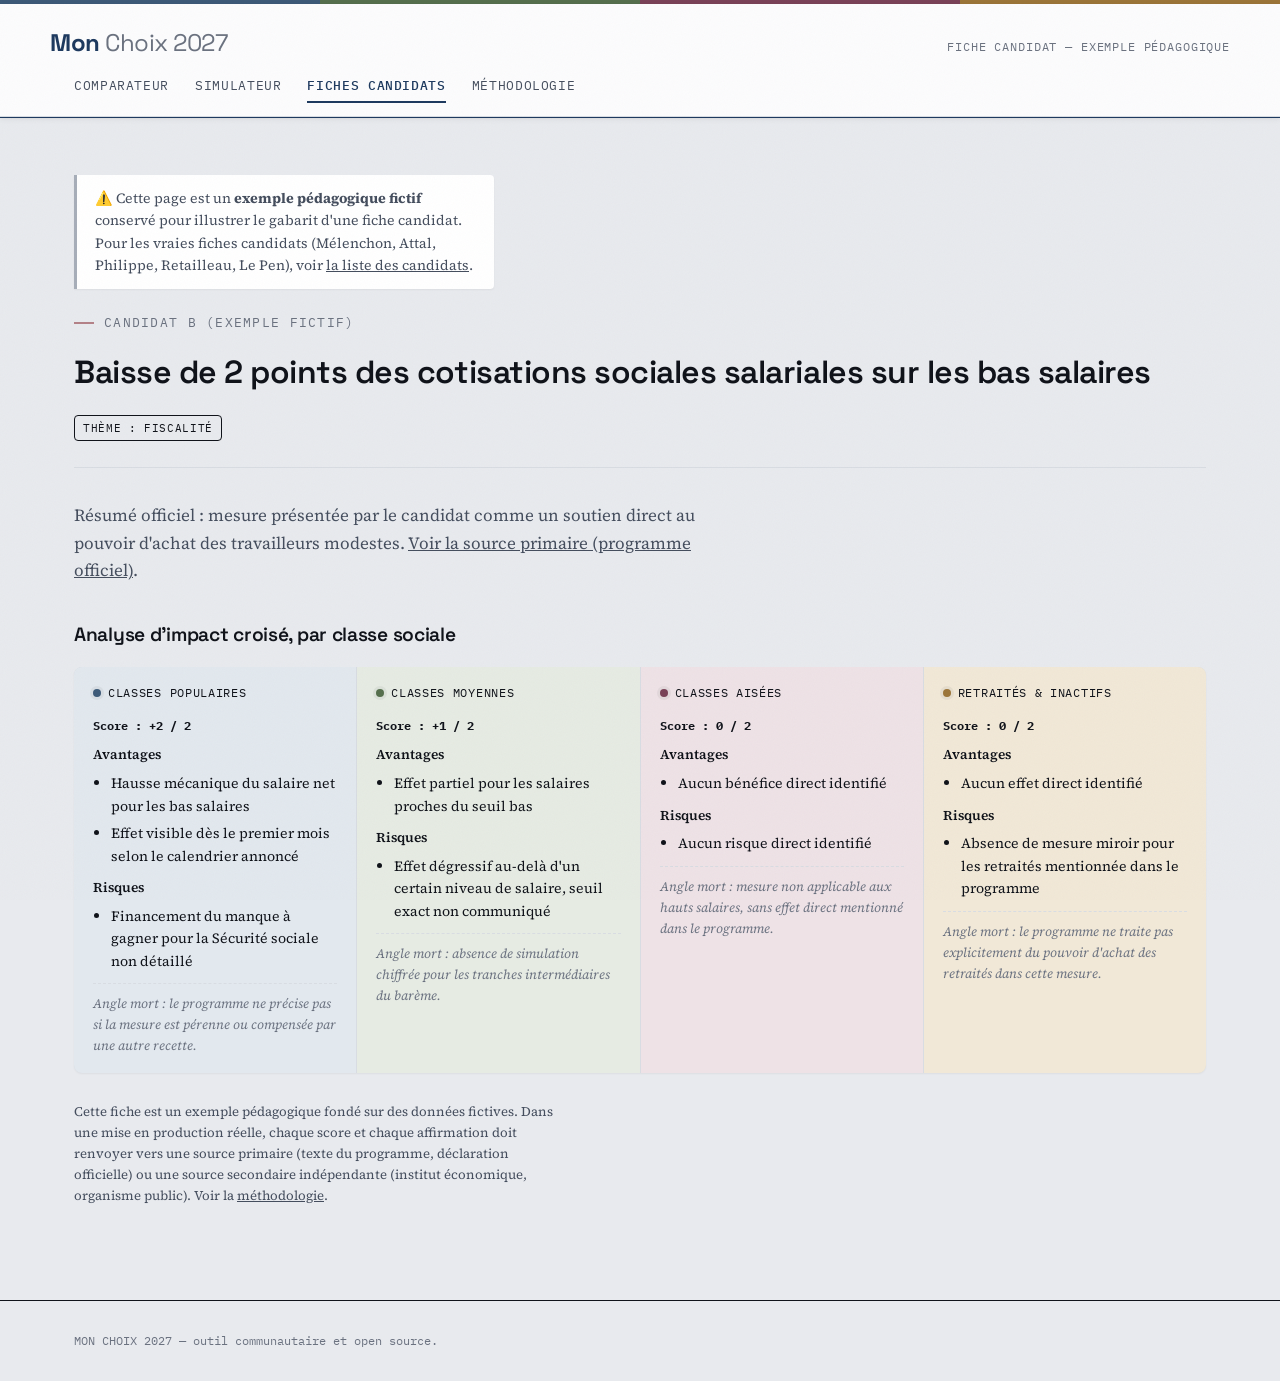
==== commit f1ecdd33: "Retire le lien Code source de la nav, clarifie la position dans la population - Supprime le lien "Co" ====
--- a/candidat-exemple.html
+++ b/candidat-exemple.html
@@ -21,7 +21,6 @@
       <a href="simulateur.html">Simulateur</a>
       <a href="candidat.html" class="active">Fiches candidats</a>
       <a href="methodologie.html">Méthodologie</a>
-      <a href="https://github.com/NEWTON313/agora-sociale" target="_blank" rel="noopener">Code source</a>
     </nav>
   </div>
 </header>
--- a/css/style.css
+++ b/css/style.css
@@ -36,6 +36,13 @@
   --impact-positif: #326049;
   --impact-negatif: #8f382f;
   --impact-neutre:  #7a8090;
+
+  /* --- Accent discret (bleu-blanc-rouge désaturés, jamais le drapeau ---
+     littéral) : touche de couleur nationale sur les éléments interactifs,
+     séparée du bandeau spectre (signature des 4 classes sociales). --- */
+  --accent-bleu: #1e3a5f;
+  --accent-bleu-soft: #395670;
+  --accent-rouge: #8a2f35;
 
   /* --- Typographie --- */
   --font-display: "Space Grotesk", "Arial Narrow", sans-serif;
@@ -130,7 +137,7 @@
   background: rgba(255, 255, 255, 0.86);
   backdrop-filter: blur(10px) saturate(1.4);
   -webkit-backdrop-filter: blur(10px) saturate(1.4);
-  box-shadow: 0 1px 0 var(--ink), var(--shadow-xs);
+  box-shadow: 0 1px 0 var(--accent-bleu), var(--shadow-sm);
 }
 
 .site-header__row {
@@ -148,6 +155,7 @@
   font-weight: 700;
   letter-spacing: -0.02em;
 }
+.logo { color: var(--accent-bleu); }
 .logo span { color: var(--ink-faint); font-weight: 400; }
 
 .site-header__meta {
@@ -173,8 +181,8 @@
   padding-bottom: 4px;
   color: var(--ink-soft);
 }
-nav.site-nav a:hover { color: var(--ink); border-bottom-color: var(--line-strong); }
-nav.site-nav a.active { color: var(--ink); border-bottom-color: var(--ink); font-weight: 500; }
+nav.site-nav a:hover { color: var(--accent-bleu); border-bottom-color: var(--accent-bleu-soft); }
+nav.site-nav a.active { color: var(--accent-bleu); border-bottom-color: var(--accent-bleu); font-weight: 500; }
 
 /* ---------- Hero ---------- */
 
@@ -205,8 +213,9 @@
   content: "";
   display: inline-block;
   width: 20px;
-  height: 1px;
-  background: var(--line-strong);
+  height: 2px;
+  background: var(--accent-rouge);
+  opacity: 0.55;
 }
 .hero h1 {
   font-size: clamp(2.1rem, 4.4vw, 3.4rem);
@@ -379,8 +388,8 @@
   border-radius: var(--radius);
   transition: border-color 0.15s var(--ease), box-shadow 0.15s var(--ease);
 }
-.select-mesure:hover { border-color: var(--ink-soft); }
-.select-mesure:focus-visible { border-color: var(--ink); box-shadow: 0 0 0 3px rgba(16, 19, 26, 0.08); }
+.select-mesure:hover { border-color: var(--accent-bleu-soft); }
+.select-mesure:focus-visible { border-color: var(--accent-bleu); box-shadow: 0 0 0 3px rgba(30, 58, 95, 0.12); }
 
 .cartes-candidats {
   display: grid;
@@ -402,7 +411,7 @@
 .carte-candidat:hover {
   transform: translateY(-3px);
   box-shadow: var(--shadow-md);
-  border-color: var(--line-strong);
+  border-color: var(--accent-bleu-soft);
 }
 .carte-candidat__nom {
   font-family: var(--font-display);
@@ -464,10 +473,23 @@
   gap: 13px;
 }
 
-#btn-mes-priorites.active {
-  background: var(--ink);
+.btn-toggle {
+  font-size: 0.78rem;
+  text-transform: uppercase;
+  letter-spacing: 0.03em;
+  padding: 8px 12px;
+  border: 1px solid var(--line-strong);
+  border-radius: 3px;
+  background: var(--paper-raised);
+  color: var(--ink-soft);
+  cursor: pointer;
+  transition: background-color 0.15s var(--ease), color 0.15s var(--ease), border-color 0.15s var(--ease);
+}
+.btn-toggle:hover { border-color: var(--accent-bleu-soft); color: var(--accent-bleu); }
+.btn-toggle.active {
+  background: var(--accent-bleu);
   color: var(--paper-raised);
-  border-color: var(--ink);
+  border-color: var(--accent-bleu);
 }
 
 .priorites-panel__card {
@@ -500,7 +522,7 @@
   border: none;
   cursor: pointer;
 }
-.priorites-panel__reset:hover { color: var(--ink); }
+.priorites-panel__reset:hover { color: var(--accent-rouge); }
 .priorites-panel__intro {
   font-size: 0.85rem;
   color: var(--ink-soft);
@@ -539,11 +561,11 @@
   cursor: pointer;
   transition: background 0.15s var(--ease), color 0.15s var(--ease), border-color 0.15s var(--ease);
 }
-.priorites-panel__niveau:hover { border-color: var(--ink); }
+.priorites-panel__niveau:hover { border-color: var(--accent-bleu); }
 .priorites-panel__niveau.active {
-  background: var(--ink);
+  background: var(--accent-bleu);
   color: var(--paper-raised);
-  border-color: var(--ink);
+  border-color: var(--accent-bleu);
 }
 .priorites-panel__tri {
   display: flex;
@@ -885,7 +907,7 @@
 /* ---------- Accessibilité ---------- */
 
 :focus-visible {
-  outline: 2px solid var(--ink);
+  outline: 2px solid var(--accent-bleu);
   outline-offset: 2px;
   border-radius: 2px;
 }
@@ -899,4 +921,21 @@
   .classe-rail { position: static; display: flex; overflow-x: auto; border-radius: var(--radius); }
   .classe-item { flex: 0 0 auto; min-width: 150px; border-bottom: none; border-right: 1px solid var(--line); }
   .site-header { position: static; }
-}
+  nav.site-nav { flex-wrap: nowrap; overflow-x: auto; gap: 18px; -webkit-overflow-scrolling: touch; padding-bottom: 12px; }
+  nav.site-nav a { white-space: nowrap; }
+  nav.site-nav::-webkit-scrollbar { display: none; }
+  .priorites-panel__row { flex-direction: column; align-items: flex-start; gap: 8px; }
+  .priorites-panel__niveaux { display: grid; grid-template-columns: 1fr 1fr; width: 100%; gap: 6px; }
+  .priorites-panel__niveau { text-align: center; padding: 9px 4px; }
+}
+
+@media (max-width: 560px) {
+  .site-header__meta { display: none; }
+  .container { padding: 0 16px; }
+  .hero { padding: 44px 0 36px; }
+  .hero h1 { font-size: clamp(1.7rem, 7vw, 2.3rem); }
+  .comparateur-header { flex-direction: column; align-items: flex-start; }
+  .comparateur-header > div { width: 100%; }
+  .select-mesure { flex: 1; min-width: 0; }
+  .carte-candidat { padding: 17px; }
+}
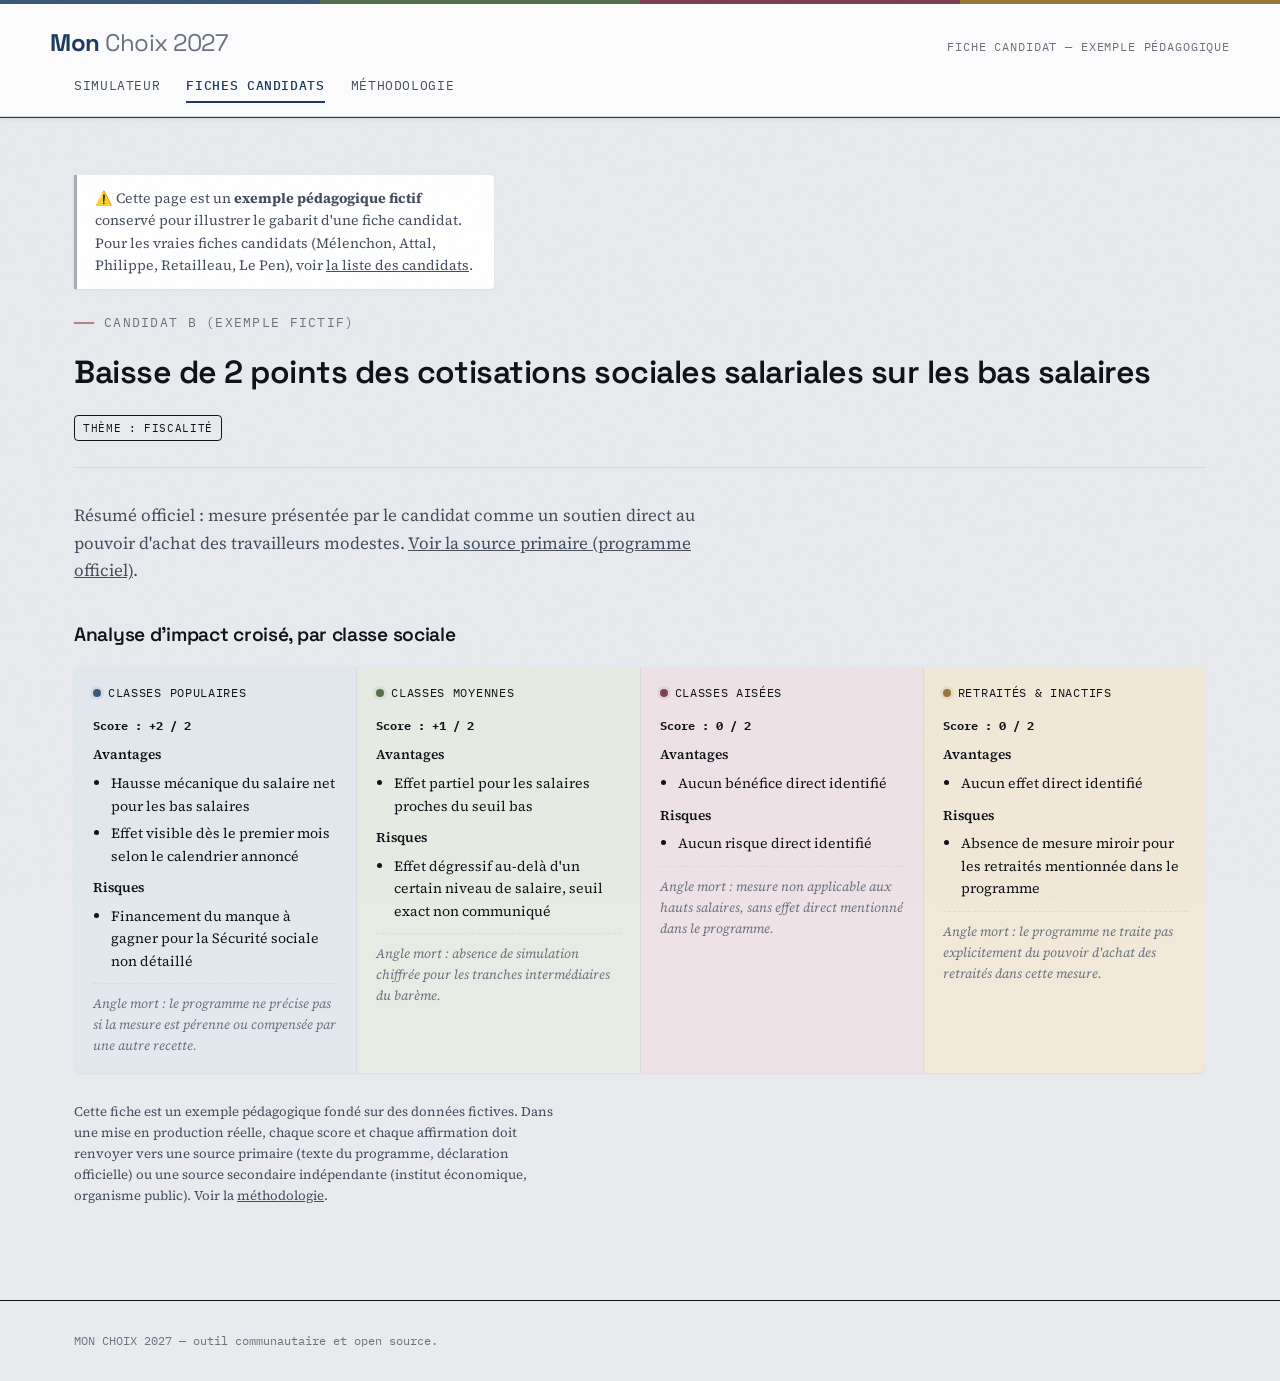
==== commit bb3e90b5: "Panneau priorités homogène (contrôle segmenté), retire l'onglet Comparateur - Le panneau "Mes priori" ====
--- a/candidat-exemple.html
+++ b/candidat-exemple.html
@@ -12,12 +12,11 @@
 
 <header class="site-header">
   <div class="container site-header__row">
-    <div class="logo">Mon <span>Choix 2027</span></div>
+    <a href="index.html" class="logo">Mon <span>Choix 2027</span></a>
     <div class="site-header__meta">Fiche candidat — exemple pédagogique</div>
   </div>
   <div class="container">
     <nav class="site-nav">
-      <a href="index.html">Comparateur</a>
       <a href="simulateur.html">Simulateur</a>
       <a href="candidat.html" class="active">Fiches candidats</a>
       <a href="methodologie.html">Méthodologie</a>
--- a/css/style.css
+++ b/css/style.css
@@ -155,7 +155,7 @@
   font-weight: 700;
   letter-spacing: -0.02em;
 }
-.logo { color: var(--accent-bleu); }
+.logo { color: var(--accent-bleu); text-decoration: none; }
 .logo span { color: var(--ink-faint); font-weight: 400; }
 
 .site-header__meta {
@@ -531,41 +531,52 @@
 .priorites-panel__list {
   display: flex;
   flex-direction: column;
-  gap: 12px;
   list-style: none;
   padding: 0;
   margin: 0;
 }
 .priorites-panel__row {
-  display: flex;
-  justify-content: space-between;
+  display: grid;
+  grid-template-columns: minmax(150px, 230px) 1fr;
   align-items: center;
-  flex-wrap: wrap;
-  gap: 10px;
-}
-.priorites-panel__row > span { font-size: 0.9rem; }
+  gap: 18px;
+  padding: 13px 0;
+  border-bottom: 1px dashed var(--line);
+}
+.priorites-panel__row:last-child { border-bottom: none; padding-bottom: 4px; }
+.priorites-panel__row > span { font-size: 0.9rem; font-weight: 500; }
+
+/* Contrôle segmenté : les 4 niveaux forment un seul bloc à bordure partagée,
+   plutôt que 4 boutons séparés — plus net, toujours le même gabarit quelle
+   que soit la longueur du nom du thème. */
 .priorites-panel__niveaux {
   display: flex;
-  gap: 6px;
-  flex-wrap: wrap;
-}
-.priorites-panel__niveau {
-  font-size: 0.68rem;
-  text-transform: uppercase;
-  letter-spacing: 0.03em;
-  padding: 6px 10px;
   border: 1px solid var(--line-strong);
   border-radius: var(--radius);
+  overflow: hidden;
   background: var(--paper);
+}
+.priorites-panel__niveau {
+  flex: 1;
+  font-size: 0.66rem;
+  text-transform: uppercase;
+  letter-spacing: 0.03em;
+  padding: 9px 6px;
+  border: none;
+  border-right: 1px solid var(--line-strong);
+  border-radius: 0;
+  background: transparent;
   color: var(--ink-soft);
   cursor: pointer;
-  transition: background 0.15s var(--ease), color 0.15s var(--ease), border-color 0.15s var(--ease);
-}
-.priorites-panel__niveau:hover { border-color: var(--accent-bleu); }
+  transition: background 0.15s var(--ease), color 0.15s var(--ease);
+}
+.priorites-panel__niveau:last-child { border-right: none; }
+.priorites-panel__niveau:hover { background: var(--accent-bleu-soft); color: var(--paper-raised); }
 .priorites-panel__niveau.active {
   background: var(--accent-bleu);
   color: var(--paper-raised);
-  border-color: var(--accent-bleu);
+  font-weight: 600;
+  box-shadow: inset 0 0 0 1px var(--accent-bleu);
 }
 .priorites-panel__tri {
   display: flex;
@@ -924,9 +935,11 @@
   nav.site-nav { flex-wrap: nowrap; overflow-x: auto; gap: 18px; -webkit-overflow-scrolling: touch; padding-bottom: 12px; }
   nav.site-nav a { white-space: nowrap; }
   nav.site-nav::-webkit-scrollbar { display: none; }
-  .priorites-panel__row { flex-direction: column; align-items: flex-start; gap: 8px; }
-  .priorites-panel__niveaux { display: grid; grid-template-columns: 1fr 1fr; width: 100%; gap: 6px; }
-  .priorites-panel__niveau { text-align: center; padding: 9px 4px; }
+  .priorites-panel__row { grid-template-columns: 1fr; gap: 8px; padding: 12px 0; }
+  .priorites-panel__niveaux { display: grid; grid-template-columns: 1fr 1fr; gap: 6px; border: none; background: none; }
+  .priorites-panel__niveau { text-align: center; padding: 9px 4px; border: 1px solid var(--line-strong); border-radius: var(--radius); background: var(--paper); }
+  .priorites-panel__niveau:last-child { border-right: 1px solid var(--line-strong); }
+  .priorites-panel__niveau.active { box-shadow: none; }
 }
 
 @media (max-width: 560px) {
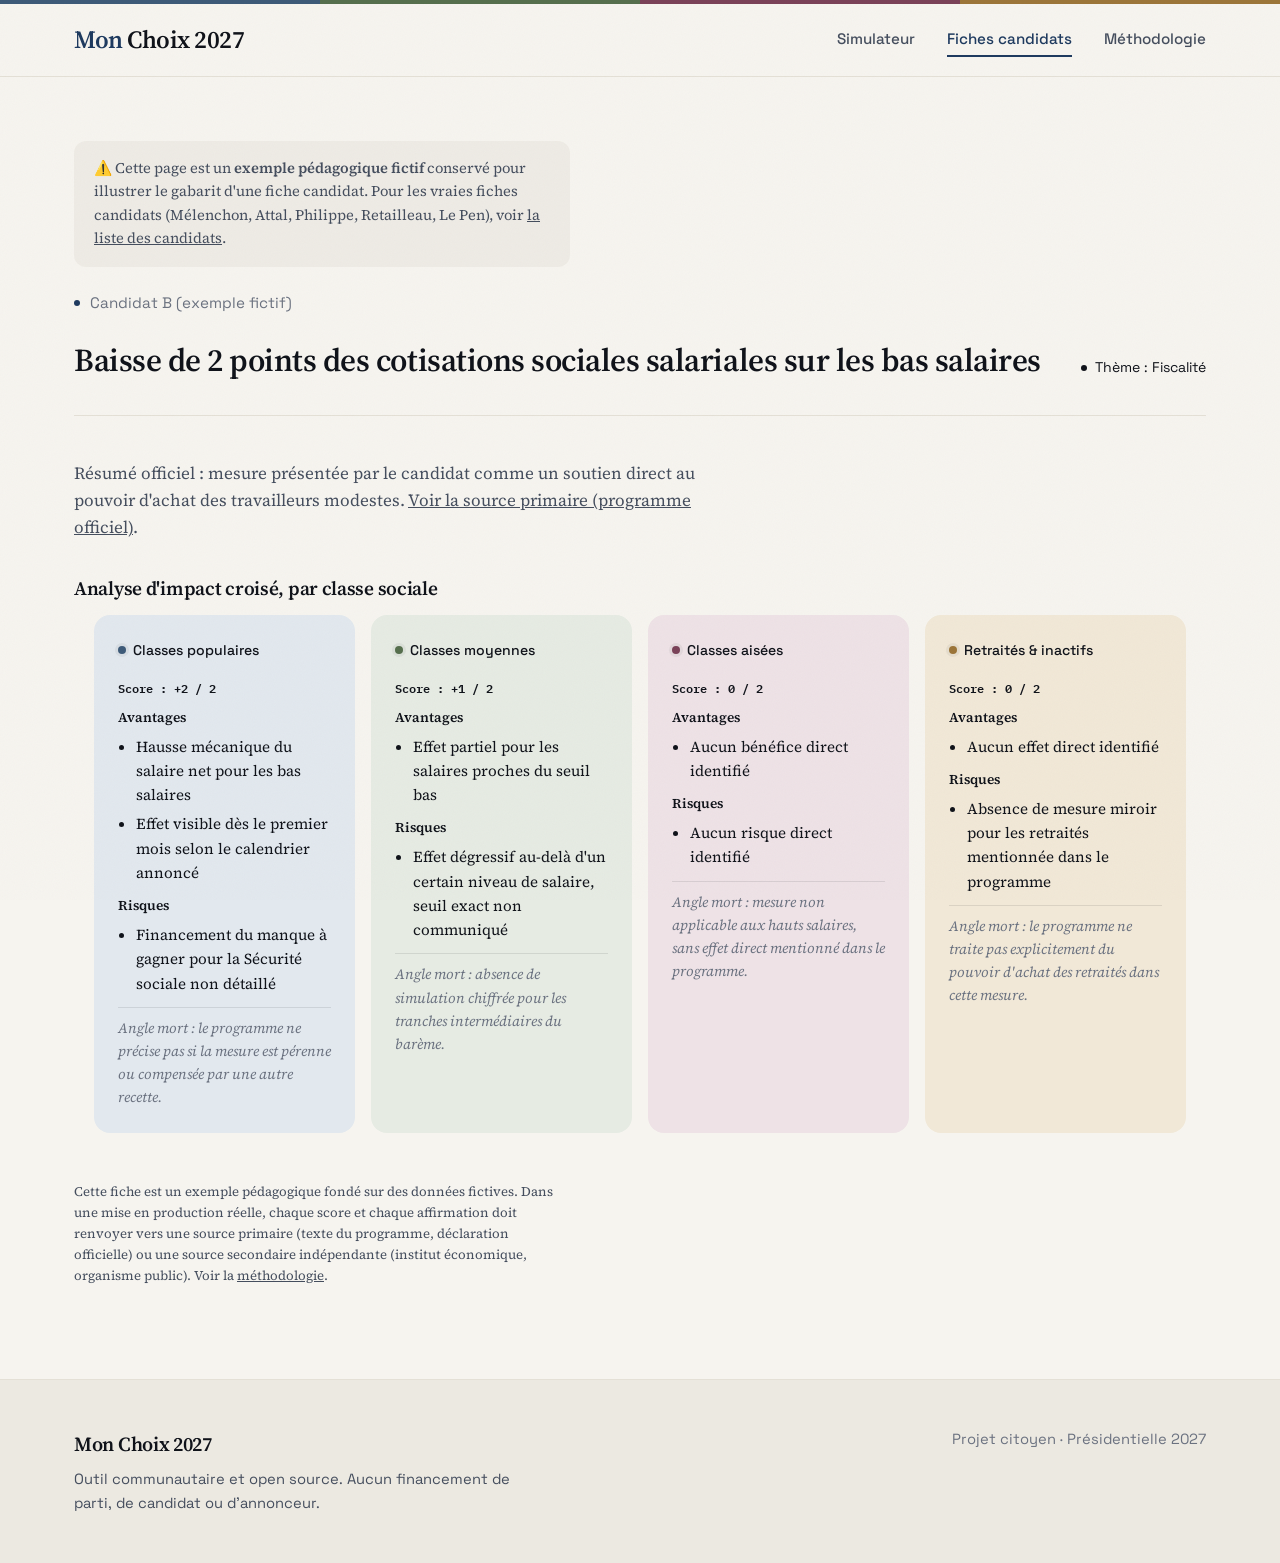
==== commit 83732bcd: "Design premium sur tout le site (vanilla) Portage du design Next.js : papier ivoire, titres serif, e" ====
--- a/candidat-exemple.html
+++ b/candidat-exemple.html
@@ -13,9 +13,6 @@
 <header class="site-header">
   <div class="container site-header__row">
     <a href="index.html" class="logo">Mon <span>Choix 2027</span></a>
-    <div class="site-header__meta">Fiche candidat — exemple pédagogique</div>
-  </div>
-  <div class="container">
     <nav class="site-nav">
       <a href="simulateur.html">Simulateur</a>
       <a href="candidat.html" class="active">Fiches candidats</a>
@@ -114,8 +111,12 @@
 </div>
 
 <footer class="site-footer">
-  <div class="container">
-    MON CHOIX 2027 — outil communautaire et open source.
+  <div class="container site-footer__row">
+    <div>
+      <div class="site-footer__marque">Mon Choix 2027</div>
+      <p>Outil communautaire et open source. Aucun financement de parti, de candidat ou d'annonceur.</p>
+    </div>
+    <div class="site-footer__meta">Projet citoyen · Présidentielle 2027</div>
   </div>
 </footer>
 
--- a/css/style.css
+++ b/css/style.css
@@ -14,10 +14,11 @@
   --ink: #10131a;
   --ink-soft: #454e5e;
   --ink-faint: #6b7280;
-  --paper: #e8eaee;
+  --paper: #f6f4ef;
+  --paper-deep: #ece9e1;
   --paper-raised: #ffffff;
-  --line: #d8dce2;
-  --line-strong: #a7aeb9;
+  --line: #e4e0d6;
+  --line-strong: #bcb6a8;
 
   /* --- Couleurs catégorielles (non partisanes, dérivées d'une
      échelle de position socio-économique, pas de couleurs de partis) --- */
@@ -50,15 +51,15 @@
   --font-mono: "IBM Plex Mono", "Courier New", monospace;
 
   /* --- Rythme et profondeur --- */
-  --radius: 4px;
-  --radius-lg: 8px;
+  --radius: 6px;
+  --radius-lg: 16px;
   --max-width: 1180px;
   --ease: cubic-bezier(0.22, 1, 0.36, 1);
 
-  --shadow-xs: 0 1px 2px rgba(16, 19, 26, 0.05);
-  --shadow-sm: 0 2px 6px rgba(16, 19, 26, 0.07), 0 1px 2px rgba(16, 19, 26, 0.05);
-  --shadow-md: 0 8px 24px rgba(16, 19, 26, 0.10), 0 2px 6px rgba(16, 19, 26, 0.06);
-  --shadow-lg: 0 20px 48px rgba(16, 19, 26, 0.16), 0 6px 16px rgba(16, 19, 26, 0.08);
+  --shadow-xs: 0 1px 2px rgba(40, 34, 20, 0.05);
+  --shadow-sm: 0 1px 2px rgba(40, 34, 20, 0.04), 0 8px 24px -8px rgba(40, 34, 20, 0.10);
+  --shadow-md: 0 2px 4px rgba(40, 34, 20, 0.05), 0 18px 40px -12px rgba(40, 34, 20, 0.18);
+  --shadow-lg: 0 4px 8px rgba(40, 34, 20, 0.05), 0 30px 60px -20px rgba(40, 34, 20, 0.22);
 }
 
 * { box-sizing: border-box; }
@@ -91,8 +92,9 @@
 }
 
 h1, h2, h3, h4, .display {
-  font-family: var(--font-display);
+  font-family: var(--font-body);
   font-weight: 600;
+  line-height: 1.12;
   letter-spacing: -0.015em;
   color: var(--ink);
   margin: 0;
@@ -194,7 +196,7 @@
 }
 .hero .container.hero__grid {
   display: grid;
-  grid-template-columns: 1fr 360px;
+  grid-template-columns: 1fr 400px;
   gap: 52px;
   align-items: center;
 }
@@ -231,17 +233,55 @@
   margin-top: 20px;
   animation: rise 0.6s var(--ease) 0.08s both;
 }
-.hero__disclaimer {
-  margin-top: 26px;
-  border-left: 3px solid var(--line-strong);
-  padding: 12px 18px;
-  font-size: 0.88rem;
+.hero__cta {
+  display: flex;
+  align-items: center;
+  flex-wrap: wrap;
+  gap: 18px;
+  margin-top: 30px;
+  animation: rise 0.6s var(--ease) 0.12s both;
+}
+a.bouton-principal.bouton-principal--hero {
+  display: inline-flex;
+  align-items: center;
+  gap: 8px;
+  background: var(--accent-bleu);
+  padding: 15px 26px;
+  box-shadow: var(--shadow-lg);
+  text-decoration: none;
+}
+a.bouton-principal.bouton-principal--hero:hover { background: var(--accent-bleu-soft); }
+.hero__cta-secondaire {
+  font-family: var(--font-mono);
+  font-size: 0.8rem;
+  text-transform: uppercase;
+  letter-spacing: 0.06em;
   color: var(--ink-soft);
+  text-decoration: underline;
+  text-underline-offset: 4px;
+}
+.hero__cta-secondaire:hover { color: var(--accent-bleu); }
+.hero__note {
+  margin-top: 24px;
+  font-size: 0.8rem;
+  color: var(--ink-faint);
+  max-width: 60ch;
+}
+.hero__note a { color: var(--ink-faint); }
+.hero__note a:hover { color: var(--accent-bleu); }
+
+.bandeau-confiance {
+  border-bottom: 1px solid var(--line);
   background: var(--paper-raised);
-  box-shadow: var(--shadow-xs);
-  max-width: 60ch;
-  border-radius: 0 var(--radius) var(--radius) 0;
-}
+}
+.bandeau-confiance .container {
+  padding: 18px 24px;
+  font-size: 0.82rem;
+  color: var(--ink-soft);
+}
+.bandeau-confiance .container:empty { display: none; }
+
+#comparateur { scroll-margin-top: 84px; }
 
 @keyframes rise {
   from { opacity: 0; transform: translateY(10px); }
@@ -255,7 +295,7 @@
   border-radius: var(--radius-lg);
   background: var(--paper-raised);
   box-shadow: var(--shadow-lg);
-  padding: 20px 22px;
+  padding: 28px;
   animation: rise 0.6s var(--ease) 0.15s both;
   transform: rotate(-1.2deg);
 }
@@ -265,18 +305,21 @@
   text-transform: uppercase;
   letter-spacing: 0.07em;
   color: var(--ink-faint);
-  margin-bottom: 14px;
-  padding-bottom: 12px;
+  margin-bottom: 16px;
+  padding-bottom: 14px;
   border-bottom: 1px dashed var(--line);
+}
+.hero-visual__rows {
+  display: flex;
+  flex-direction: column;
+  gap: 16px;
 }
 .hero-visual__row {
   display: grid;
-  grid-template-columns: 96px 1fr;
+  grid-template-columns: 132px 1fr;
   align-items: center;
-  gap: 12px;
-  margin-bottom: 12px;
-}
-.hero-visual__row:last-of-type { margin-bottom: 0; }
+  gap: 16px;
+}
 .hero-visual__label {
   font-size: 0.76rem;
   color: var(--ink-soft);
@@ -286,17 +329,16 @@
   position: relative;
   height: 9px;
   background: var(--paper);
-  border: 1px solid var(--line);
   border-radius: 2px;
   overflow: hidden;
 }
-.hero-visual__axis { position: absolute; left: 50%; top: -1px; bottom: -1px; width: 1px; background: var(--ink); }
+.hero-visual__axis { position: absolute; left: 50%; top: 0; bottom: 0; width: 1px; background: var(--line-strong); }
 .hero-visual__fill { position: absolute; top: 0; bottom: 0; }
 .hero-visual__fill.pos { left: 50%; background: var(--impact-positif); }
 .hero-visual__fill.neg { right: 50%; background: var(--impact-negatif); }
 .hero-visual__footer {
-  margin-top: 16px;
-  padding-top: 12px;
+  margin-top: 20px;
+  padding-top: 14px;
   border-top: 1px dashed var(--line);
   font-size: 0.72rem;
   color: var(--ink-faint);
@@ -393,18 +435,18 @@
 
 .cartes-candidats {
   display: grid;
-  grid-template-columns: repeat(auto-fit, minmax(270px, 1fr));
-  gap: 20px;
+  grid-template-columns: repeat(auto-fit, minmax(360px, 1fr));
+  gap: 24px;
 }
 
 .carte-candidat {
   border: 1px solid var(--line);
   border-radius: var(--radius-lg);
   background: var(--paper-raised);
-  padding: 22px;
+  padding: 28px;
   display: flex;
   flex-direction: column;
-  gap: 14px;
+  gap: 18px;
   box-shadow: var(--shadow-xs);
   transition: transform 0.25s var(--ease), box-shadow 0.25s var(--ease), border-color 0.25s var(--ease);
 }
@@ -413,16 +455,31 @@
   box-shadow: var(--shadow-md);
   border-color: var(--accent-bleu-soft);
 }
+.carte-candidat > header {
+  display: flex;
+  align-items: baseline;
+  justify-content: space-between;
+  flex-wrap: wrap;
+  gap: 12px;
+}
 .carte-candidat__nom {
   font-family: var(--font-display);
-  font-size: 1.18rem;
+  font-size: 1.24rem;
   letter-spacing: -0.01em;
 }
+.carte-candidat__parti {
+  font-family: var(--font-mono);
+  font-size: 0.72rem;
+  text-transform: uppercase;
+  letter-spacing: 0.06em;
+  color: var(--ink-faint);
+}
 .carte-candidat__mesure {
-  font-size: 0.94rem;
+  font-size: 0.96rem;
   color: var(--ink-soft);
+  line-height: 1.4;
   border-top: 1px dashed var(--line);
-  padding-top: 13px;
+  padding-top: 16px;
 }
 
 /* Ledger bar : la barre "crédit / débit" pour la classe sélectionnée */
@@ -470,8 +527,24 @@
 .carte-candidat__mesure-bloc {
   display: flex;
   flex-direction: column;
-  gap: 13px;
-}
+  gap: 14px;
+}
+
+.carte-candidat__toggle {
+  align-self: flex-start;
+  font-family: var(--font-mono);
+  font-size: 0.72rem;
+  text-transform: uppercase;
+  letter-spacing: 0.03em;
+  color: var(--ink-faint);
+  background: none;
+  border: none;
+  padding: 0;
+  cursor: pointer;
+  text-decoration: underline;
+  text-underline-offset: 2px;
+}
+.carte-candidat__toggle:hover { color: var(--accent-bleu); }
 
 .btn-toggle {
   font-size: 0.78rem;
@@ -855,6 +928,49 @@
   margin-top: 18px;
   border-radius: 0 var(--radius) var(--radius) 0;
 }
+
+/* ---------- Partage d'un résultat (carte dessinée dans le navigateur) ---------- */
+
+.partage { margin-top: 28px; padding-top: 22px; border-top: 1px dashed var(--line); }
+.partage__note { font-size: 0.8rem; color: var(--ink-soft); margin: 10px 0 0; max-width: 58ch; }
+.partage__panneau { margin-top: 4px; }
+.partage__canvas {
+  display: block;
+  width: 100%;
+  height: auto;
+  margin-top: 14px;
+  border: 1px solid var(--line);
+  border-radius: var(--radius);
+}
+.partage__actions { display: flex; flex-wrap: wrap; gap: 12px; margin-top: 16px; }
+.partage__btn {
+  font-family: var(--font-mono);
+  font-size: 0.78rem;
+  text-transform: uppercase;
+  letter-spacing: 0.06em;
+  padding: 10px 16px;
+  background: var(--paper-raised);
+  color: var(--ink-soft);
+  border: 1px solid var(--line-strong);
+  border-radius: var(--radius);
+  cursor: pointer;
+  text-decoration: none;
+  transition: background-color 0.2s var(--ease), color 0.2s var(--ease), border-color 0.2s var(--ease);
+}
+.partage__btn:hover { border-color: var(--accent-bleu-soft); color: var(--accent-bleu); }
+.partage__btn--primaire { background: var(--accent-bleu); color: var(--paper-raised); border-color: var(--accent-bleu); }
+.partage__btn--primaire:hover { background: var(--accent-bleu-soft); color: var(--paper-raised); border-color: var(--accent-bleu-soft); }
+
+.resultat-partage__priorites { list-style: none; padding: 0; margin: 0 0 20px; display: flex; flex-direction: column; gap: 6px; }
+.resultat-partage__priorites li {
+  display: flex;
+  justify-content: space-between;
+  gap: 12px;
+  font-size: 0.95rem;
+  padding-bottom: 6px;
+  border-bottom: 1px dashed var(--line);
+}
+.resultat-partage__niveau { font-size: 0.72rem; text-transform: uppercase; color: var(--ink-faint); white-space: nowrap; }
 
 .bouton-suite {
   display: inline-block;
@@ -952,3 +1068,450 @@
   .select-mesure { flex: 1; min-width: 0; }
   .carte-candidat { padding: 17px; }
 }
+
+/* =========================================================
+   ÉDITION PREMIUM (octobre 2026)
+   Même direction que la version Next.js : papier ivoire, titres
+   serif, libellés en casse normale, cartes arrondies et aérées.
+   Ce bloc prolonge et remplace les règles précédentes de même
+   sélecteur (il doit rester en fin de fichier).
+   ========================================================= */
+
+strong { font-weight: 600; }
+
+/* ---------- En-tête : logo et navigation sur une ligne ---------- */
+
+.site-header {
+  background: rgba(246, 244, 239, 0.85);
+  backdrop-filter: blur(16px) saturate(1.2);
+  -webkit-backdrop-filter: blur(16px) saturate(1.2);
+  box-shadow: none;
+  border-bottom: 1px solid var(--line);
+}
+.site-header__row {
+  align-items: center;
+  padding: 16px 24px;
+  gap: 8px 40px;
+}
+.logo {
+  font-family: var(--font-body);
+  font-size: 1.55rem;
+  font-weight: 600;
+  letter-spacing: -0.02em;
+}
+.logo span { color: var(--ink); font-weight: 600; }
+.site-header__meta { display: none; }
+nav.site-nav {
+  gap: 32px;
+  font-family: var(--font-display);
+  font-size: 0.95rem;
+  font-weight: 500;
+  text-transform: none;
+  letter-spacing: 0;
+  padding-bottom: 0;
+}
+nav.site-nav a { padding: 4px 0; white-space: nowrap; }
+nav.site-nav a:hover, nav.site-nav a.active { border-bottom-color: var(--accent-bleu); }
+
+/* ---------- Hero ---------- */
+
+.hero { padding: 96px 0 88px; }
+.hero::before {
+  content: "";
+  position: absolute;
+  top: -190px;
+  right: -160px;
+  width: 560px;
+  height: 560px;
+  border-radius: 50%;
+  background: radial-gradient(circle, rgba(57, 86, 112, 0.16) 0%, transparent 68%);
+  pointer-events: none;
+}
+.hero > .container { position: relative; }
+.hero .container.hero__grid { grid-template-columns: 1fr 420px; gap: 64px; }
+.hero__eyebrow {
+  font-family: var(--font-display);
+  font-size: 0.95rem;
+  text-transform: none;
+  letter-spacing: 0;
+  margin-bottom: 28px;
+}
+.hero__eyebrow::before {
+  width: 6px;
+  height: 6px;
+  border-radius: 50%;
+  background: var(--accent-bleu);
+  opacity: 1;
+}
+.hero h1 {
+  font-size: clamp(2.6rem, 5.4vw, 4.5rem);
+  line-height: 1.03;
+  letter-spacing: -0.022em;
+  max-width: 16ch;
+}
+.hero p.lede { font-size: 1.3rem; line-height: 1.6; max-width: 50ch; margin-top: 32px; }
+.hero p.lede strong { color: var(--ink); }
+.hero__disclaimer {
+  margin-top: 32px;
+  max-width: 62ch;
+  padding: 16px 20px;
+  font-size: 0.92rem;
+  line-height: 1.6;
+  color: var(--ink-soft);
+  background: rgba(236, 233, 225, 0.7);
+  border-radius: 12px;
+}
+.hero__cta { margin-top: 44px; gap: 28px; }
+a.bouton-principal.bouton-principal--hero {
+  gap: 12px;
+  font-family: var(--font-display);
+  font-size: 1.05rem;
+  font-weight: 500;
+  text-transform: none;
+  letter-spacing: 0;
+  padding: 16px 32px;
+  border-radius: 6px;
+  box-shadow: 0 14px 32px -10px rgba(30, 58, 95, 0.55);
+  transition: background-color 0.3s var(--ease), transform 0.3s var(--ease);
+}
+a.bouton-principal.bouton-principal--hero:hover { transform: translateY(-2px); }
+a.bouton-principal.bouton-principal--hero span { transition: transform 0.3s var(--ease); }
+a.bouton-principal.bouton-principal--hero:hover span { transform: translateX(4px); }
+.hero__cta-secondaire {
+  font-family: var(--font-display);
+  font-size: 1rem;
+  text-transform: none;
+  letter-spacing: 0;
+  text-decoration-color: var(--line-strong);
+  text-underline-offset: 6px;
+}
+.hero__note { margin-top: 36px; font-size: 0.9rem; }
+
+.hero-visual { transform: none; border-radius: 20px; padding: 32px; box-shadow: var(--shadow-lg); }
+.hero-visual__eyebrow {
+  font-family: var(--font-display);
+  font-size: 0.92rem;
+  font-weight: 500;
+  text-transform: none;
+  letter-spacing: 0;
+  color: var(--ink);
+  margin-bottom: 24px;
+  padding-bottom: 20px;
+  border-bottom: 1px solid var(--line);
+}
+.hero-visual__rows { gap: 20px; }
+.hero-visual__row { grid-template-columns: 148px 1fr; gap: 16px; }
+.hero-visual__label { font-family: var(--font-display); font-size: 0.88rem; }
+.hero-visual__track { height: 10px; border-radius: 999px; background: var(--paper-deep); }
+.hero-visual__fill.pos { border-radius: 0 999px 999px 0; }
+.hero-visual__fill.neg { border-radius: 999px 0 0 999px; }
+.hero-visual__footer { margin-top: 28px; padding-top: 20px; border-top: 1px solid var(--line); font-size: 0.85rem; }
+
+.bandeau-confiance { background: rgba(236, 233, 225, 0.6); }
+.bandeau-confiance .container { padding: 20px 24px; font-size: 0.88rem; line-height: 1.6; }
+
+/* ---------- Comparateur : colonne des catégories, en-tête, cartes ---------- */
+
+.layout { grid-template-columns: 250px 1fr; gap: 40px; padding: 64px 24px 96px; }
+.classe-rail { top: 96px; border-radius: 16px; box-shadow: var(--shadow-sm); }
+.classe-item { padding: 16px 20px; font-size: 1rem; }
+.classe-item::before { width: 3px; opacity: 0.25; }
+.classe-item.active::before { width: 4px; }
+.classe-item small { font-family: var(--font-display); font-size: 0.8rem; margin-top: 4px; line-height: 1.45; }
+
+.comparateur-header { align-items: flex-end; margin-bottom: 32px; gap: 20px; }
+.comparateur-header h2 { font-size: clamp(1.7rem, 3vw, 2.2rem); letter-spacing: -0.015em; }
+.titre-classe { color: var(--accent-bleu); text-transform: lowercase; }
+.comparateur-outils { display: flex; align-items: center; gap: 12px; flex-wrap: wrap; }
+.comparateur-label { display: flex; align-items: center; gap: 10px; font-family: var(--font-display); font-size: 0.9rem; color: var(--ink-soft); }
+.select-mesure {
+  font-family: var(--font-display);
+  font-size: 0.92rem;
+  color: var(--ink);
+  padding: 10px 16px;
+  border-radius: 999px;
+}
+.btn-toggle {
+  font-family: var(--font-display);
+  font-size: 0.92rem;
+  text-transform: none;
+  letter-spacing: 0;
+  padding: 10px 20px;
+  border-radius: 999px;
+  color: var(--ink);
+}
+.btn-toggle.active { color: #fff; }
+
+.cartes-candidats { grid-template-columns: repeat(auto-fit, minmax(360px, 1fr)); gap: 28px; }
+.carte-candidat { border-radius: 16px; padding: 32px; gap: 24px; box-shadow: var(--shadow-sm); }
+.carte-candidat:hover { transform: translateY(-4px); box-shadow: var(--shadow-md); border-color: var(--line); }
+.carte-candidat > header { display: block; }
+.carte-candidat__nom { font-family: var(--font-body); font-weight: 600; font-size: 1.4rem; line-height: 1.15; letter-spacing: -0.01em; }
+.carte-candidat__parti {
+  display: block;
+  margin-top: 4px;
+  font-family: var(--font-display);
+  font-size: 0.92rem;
+  text-transform: none;
+  letter-spacing: 0;
+}
+.carte-candidat__mesure {
+  font-size: 1.06rem;
+  line-height: 1.35;
+  color: var(--ink);
+  border-top: 1px solid var(--line);
+  padding-top: 20px;
+}
+.carte-candidat__mesure-bloc { gap: 16px; }
+.carte-candidat__toggle {
+  font-family: var(--font-display);
+  font-size: 0.88rem;
+  text-transform: none;
+  letter-spacing: 0;
+  color: var(--accent-bleu);
+  text-decoration: none;
+}
+.carte-candidat__toggle:hover { text-decoration: underline; text-underline-offset: 4px; }
+.carte-candidat > a[href^="candidat.html"] {
+  margin-top: auto;
+  padding-top: 20px;
+  border-top: 1px solid var(--line);
+  font-family: var(--font-display) !important;
+  font-size: 0.92rem !important;
+  font-weight: 500;
+  color: var(--accent-bleu);
+  text-decoration: none !important;
+}
+
+/* Jauge d'impact : libellé et score sur une ligne, barre fine dessous */
+.ledger { display: grid; grid-template-columns: 1fr auto; align-items: baseline; row-gap: 10px; column-gap: 12px; border-top: none; padding-top: 0; }
+.ledger__label {
+  grid-column: 1;
+  grid-row: 1;
+  margin: 0;
+  font-family: var(--font-display);
+  font-size: 0.9rem;
+  font-weight: 500;
+  text-transform: none;
+  letter-spacing: 0;
+  color: var(--ink-faint);
+}
+.ledger--pos .ledger__label { color: var(--impact-positif); }
+.ledger--neg .ledger__label { color: var(--impact-negatif); }
+.ledger__score {
+  grid-column: 2;
+  grid-row: 1;
+  margin: 0;
+  font-family: var(--font-display);
+  font-size: 0.85rem;
+  color: var(--ink-faint);
+  font-variant-numeric: tabular-nums;
+  white-space: nowrap;
+}
+.ledger__track {
+  grid-column: 1 / -1;
+  grid-row: 2;
+  height: 10px;
+  border: none;
+  border-radius: 999px;
+  background: var(--paper-deep);
+  box-shadow: none;
+}
+.ledger__axis { top: 0; bottom: 0; background: var(--line-strong); }
+.ledger__fill.positif { background: var(--impact-positif); border-radius: 0 999px 999px 0; }
+.ledger__fill.negatif { background: var(--impact-negatif); border-radius: 999px 0 0 999px; }
+
+/* ---------- Mes priorités : contrôle segmenté arrondi ---------- */
+
+.priorites-panel__card { border-radius: 16px; background: var(--paper); padding: 32px; margin-bottom: 32px; box-shadow: none; }
+.priorites-panel__header h3 { font-size: 1.4rem; }
+.priorites-panel__reset { font-family: var(--font-display); font-size: 0.88rem; text-transform: none; letter-spacing: 0; text-underline-offset: 4px; }
+.priorites-panel__reset:hover { color: var(--accent-bleu); }
+.priorites-panel__intro { font-size: 0.95rem; margin-bottom: 20px; max-width: 60ch; }
+.priorites-panel__row { display: flex; flex-direction: column; align-items: stretch; gap: 12px; padding: 20px 0; border-bottom: 1px solid var(--line); }
+.priorites-panel__row > span { font-family: var(--font-display); font-size: 0.95rem; font-weight: 500; }
+.priorites-panel__niveaux { border-radius: 999px; padding: 4px; background: var(--paper-raised); overflow: visible; }
+.priorites-panel__niveau {
+  font-family: var(--font-display);
+  font-size: 0.85rem;
+  font-weight: 500;
+  text-transform: none;
+  letter-spacing: 0;
+  padding: 10px 8px;
+  border: none;
+  border-radius: 999px;
+  white-space: nowrap;
+}
+.priorites-panel__niveau:last-child { border-right: none; }
+.priorites-panel__niveau:hover { background: var(--paper-deep); color: var(--accent-bleu); }
+.priorites-panel__niveau.active { background: var(--accent-bleu); color: #fff; font-weight: 500; box-shadow: 0 2px 6px rgba(30, 58, 95, 0.3); }
+.priorites-panel__tri { font-family: var(--font-display); font-size: 0.88rem; }
+
+.score-personnalise { border-top: none; border-radius: 12px; background: rgba(236, 233, 225, 0.6); padding: 14px 16px; }
+.score-personnalise__label { font-family: var(--font-display); font-size: 0.88rem; font-weight: 500; text-transform: none; letter-spacing: 0; color: var(--ink-soft); margin-bottom: 10px; }
+.score-personnalise--vide { font-family: var(--font-display); font-size: 0.88rem; text-transform: none; letter-spacing: 0; }
+.score-personnalise__avertissement { font-family: var(--font-body); font-size: 0.85rem; }
+.score-personnalise .ledger__track { background: var(--paper-raised); }
+.score-personnalise .ledger__score { font-family: var(--font-display); font-size: 0.85rem; margin-top: 8px; }
+
+/* ---------- Badges (confiance, parti, thème) : texte sobre avec pastille ---------- */
+
+.badge {
+  display: inline-flex;
+  align-items: center;
+  gap: 8px;
+  padding: 0;
+  border: none;
+  border-radius: 0;
+  font-family: var(--font-display);
+  font-size: 0.88rem;
+  text-transform: none;
+  letter-spacing: 0;
+}
+.badge::before { content: ""; width: 6px; height: 6px; border-radius: 50%; background: currentColor; }
+
+/* ---------- Simulateur : formulaire, résultat, règle graduée ---------- */
+
+.form-simulateur { border-radius: 20px; padding: 40px; gap: 28px; box-shadow: var(--shadow-sm); }
+.champ label { font-size: 0.95rem; font-weight: 500; }
+.champ input, .champ select { border-radius: 10px; padding: 12px 16px; }
+.champ input:focus-visible, .champ select:focus-visible { border-color: var(--accent-bleu); box-shadow: 0 0 0 3px rgba(30, 58, 95, 0.12); }
+.champ__input-euro span { font-family: var(--font-display); font-size: 0.95rem; }
+.champ__aide { font-size: 0.85rem; }
+
+.bouton-principal {
+  font-family: var(--font-display);
+  font-size: 1.05rem;
+  font-weight: 500;
+  text-transform: none;
+  letter-spacing: 0;
+  padding: 16px 36px;
+  background: var(--accent-bleu);
+  border-radius: 6px;
+  box-shadow: 0 14px 32px -10px rgba(30, 58, 95, 0.55);
+  transition: background-color 0.3s var(--ease), transform 0.3s var(--ease);
+}
+.bouton-principal:hover { background: var(--accent-bleu-soft); transform: translateY(-2px); box-shadow: 0 14px 32px -10px rgba(30, 58, 95, 0.55); }
+.bouton-principal:active { transform: translateY(0); }
+
+.resultat { padding: 36px; border-radius: 20px; box-shadow: var(--shadow-md); }
+.resultat__eyebrow { font-family: var(--font-display); font-size: 0.9rem; font-weight: 500; text-transform: none; letter-spacing: 0; color: var(--ink-soft); }
+.resultat h3 { font-size: 1.7rem; }
+.resultat__chiffres dt { font-family: var(--font-display); font-size: 0.85rem; text-transform: none; letter-spacing: 0; }
+.regle__legende, .regle__curseur-label { font-family: var(--font-display); text-transform: none; letter-spacing: 0; }
+.bouton-suite { font-family: var(--font-display); font-weight: 500; }
+
+.resultat--cta { margin-top: 40px; background: var(--accent-bleu); border-color: var(--accent-bleu); color: #fff; box-shadow: none; }
+.resultat--cta h3, .resultat--cta p { color: #fff; }
+.resultat--cta p { color: rgba(255, 255, 255, 0.82); }
+.resultat--cta__bouton {
+  display: inline-flex;
+  align-items: center;
+  gap: 12px;
+  margin-top: 8px;
+  padding: 14px 28px;
+  background: #fff;
+  color: var(--accent-bleu);
+  border-radius: 6px;
+  font-family: var(--font-display);
+  font-size: 1.02rem;
+  font-weight: 500;
+  text-decoration: none;
+  transition: transform 0.3s var(--ease), box-shadow 0.3s var(--ease);
+}
+.resultat--cta__bouton:hover { transform: translateY(-2px); box-shadow: 0 14px 32px -10px rgba(0, 0, 0, 0.5); }
+
+/* ---------- Partage ---------- */
+
+.partage__btn { font-family: var(--font-display); font-size: 0.95rem; font-weight: 500; text-transform: none; letter-spacing: 0; padding: 12px 24px; border-radius: 6px; }
+.partage__note { font-size: 0.9rem; color: var(--ink-faint); }
+.partage__canvas { border-radius: 12px; }
+.resultat-partage__priorites li { border-bottom: 1px solid var(--line); padding-bottom: 8px; font-size: 1rem; }
+.resultat-partage__niveau { font-family: var(--font-display); font-size: 0.85rem; text-transform: none; }
+
+/* ---------- Fiche candidat ---------- */
+
+.fiche-header { padding-bottom: 36px; margin-bottom: 44px; }
+.mesure-bloc { border-radius: 20px; box-shadow: var(--shadow-sm); }
+.mesure-bloc__entete { padding: 24px 28px; border-bottom: 1px solid var(--line); }
+.mesure-bloc__theme { font-family: var(--font-display); font-size: 0.9rem; font-weight: 500; text-transform: none; letter-spacing: 0; color: var(--accent-bleu); }
+.mesure-bloc__titre { font-family: var(--font-body); font-weight: 600; font-size: 1.4rem; line-height: 1.2; margin-top: 8px; }
+.analyse-classes { gap: 16px; background: transparent; border-radius: 0; box-shadow: none; padding: 0 20px 20px; }
+.analyse-classe { border-radius: 16px; padding: 24px; }
+.analyse-classe__nom { font-family: var(--font-display); font-size: 0.88rem; font-weight: 500; text-transform: none; letter-spacing: 0; margin-bottom: 12px; }
+.analyse-classe ul { font-size: 0.95rem; }
+.analyse-classe .angle-mort { border-top: 1px solid rgba(16, 19, 26, 0.1); font-size: 0.9rem; }
+
+/* ---------- Méthodologie ---------- */
+
+.methodo-section { padding: 48px 0; }
+.methodo-step__num { font-family: var(--font-display); }
+.source-table th { font-family: var(--font-display); font-size: 0.85rem; text-transform: none; letter-spacing: 0; }
+
+/* ---------- Bande d'appel à l'action et pied de page ---------- */
+
+.bande-cta { background: var(--accent-bleu); color: #fff; }
+.bande-cta__row { display: flex; align-items: center; justify-content: space-between; gap: 40px; flex-wrap: wrap; padding: 80px 24px; }
+.bande-cta h2 { color: #fff; font-size: clamp(1.8rem, 3.4vw, 2.6rem); line-height: 1.1; letter-spacing: -0.015em; max-width: 22ch; }
+.bande-cta p { margin: 16px 0 0; font-size: 1.1rem; color: rgba(255, 255, 255, 0.75); max-width: 48ch; }
+.bande-cta__bouton {
+  display: inline-flex;
+  align-items: center;
+  gap: 12px;
+  padding: 16px 32px;
+  background: #fff;
+  color: var(--accent-bleu);
+  border-radius: 6px;
+  font-family: var(--font-display);
+  font-size: 1.05rem;
+  font-weight: 500;
+  text-decoration: none;
+  transition: transform 0.3s var(--ease), box-shadow 0.3s var(--ease);
+}
+.bande-cta__bouton:hover { transform: translateY(-2px); box-shadow: 0 14px 32px -10px rgba(0, 0, 0, 0.5); }
+
+.site-footer { background: var(--paper-deep); border-top: 1px solid var(--line); padding: 48px 0; font-family: var(--font-display); font-size: 0.92rem; color: var(--ink-soft); }
+.site-footer__row { display: flex; flex-wrap: wrap; justify-content: space-between; gap: 24px 48px; }
+.site-footer__marque { font-family: var(--font-body); font-size: 1.25rem; font-weight: 600; letter-spacing: -0.015em; color: var(--ink); margin-bottom: 8px; }
+.site-footer p { margin: 0; max-width: 52ch; line-height: 1.6; }
+.site-footer__meta { color: var(--ink-faint); }
+
+@media (max-width: 900px) {
+  .hero { padding: 64px 0 56px; }
+  .hero .container.hero__grid { grid-template-columns: 1fr; gap: 48px; }
+  .hero-visual { max-width: 440px; }
+  .cartes-candidats { grid-template-columns: 1fr; }
+  .layout { padding: 40px 24px 72px; }
+}
+@media (max-width: 560px) {
+  .form-simulateur { padding: 24px; }
+  .resultat { padding: 24px; }
+  .carte-candidat { padding: 24px; }
+  .priorites-panel__card { padding: 20px; }
+  .bande-cta__row { padding: 56px 24px; }
+}
+
+@media (max-width: 780px) {
+  .layout { grid-template-columns: 1fr; gap: 24px; }
+  .classe-rail { position: static; }
+}
+
+@media (max-width: 780px) {
+  .priorites-panel__row { display: flex; flex-direction: column; align-items: stretch; gap: 12px; padding: 20px 0; }
+  .priorites-panel__niveaux { display: flex; gap: 0; border: 1px solid var(--line-strong); border-radius: 999px; padding: 4px; background: var(--paper-raised); }
+  .priorites-panel__niveau { border: none; border-radius: 999px; background: transparent; padding: 10px 8px; text-align: center; }
+  .priorites-panel__niveau:last-child { border-right: none; }
+  .priorites-panel__niveau.active { background: var(--accent-bleu); color: #fff; box-shadow: 0 2px 6px rgba(30, 58, 95, 0.3); }
+}
+@media (max-width: 520px) {
+  .priorites-panel__niveaux { display: grid; grid-template-columns: 1fr 1fr; gap: 6px; border: none; border-radius: 0; padding: 0; background: transparent; }
+  .priorites-panel__niveau { border: 1px solid var(--line-strong); border-radius: 10px; background: var(--paper-raised); }
+  .priorites-panel__niveau.active { border-color: var(--accent-bleu); background: var(--accent-bleu); box-shadow: none; }
+}
+
+/* Score personnalisé : libellé et valeur sur une ligne, couverture dessous */
+.score-personnalise__tete { display: flex; align-items: baseline; justify-content: space-between; gap: 12px; margin-bottom: 10px; }
+.score-personnalise__tete .score-personnalise__label { margin-bottom: 0; }
+.score-personnalise__valeur { font-family: var(--font-display); font-size: 0.9rem; font-weight: 500; color: var(--ink-soft); font-variant-numeric: tabular-nums; white-space: nowrap; }
+.score-personnalise__couverture { font-family: var(--font-display); font-size: 0.85rem; color: var(--ink-faint); margin-top: 8px; }
+.classement__parti { margin-left: 6px; font-family: var(--font-display); font-size: 0.88rem; color: var(--ink-faint); }
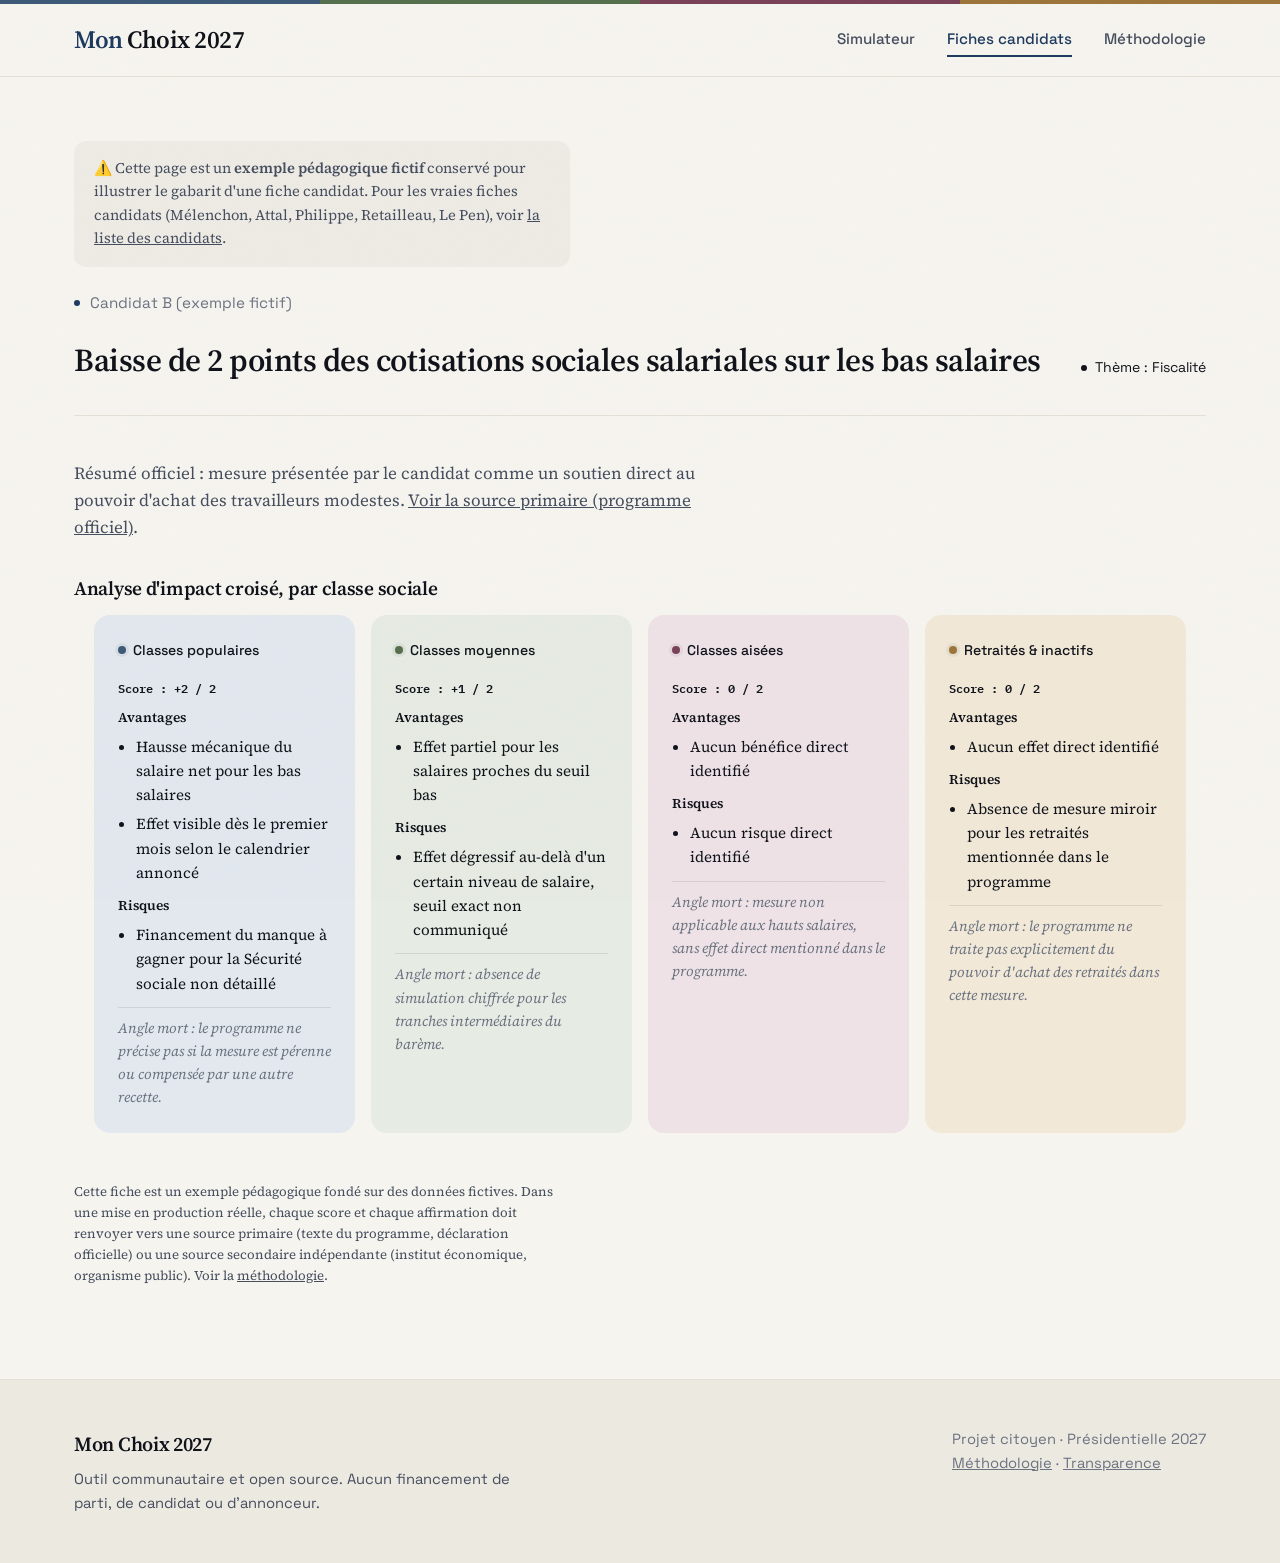
==== commit b1716317: "Page Transparence ; correction de la méthodologie (production par IA, pas de double relecture) Co-Au" ====
--- a/candidat-exemple.html
+++ b/candidat-exemple.html
@@ -116,7 +116,7 @@
       <div class="site-footer__marque">Mon Choix 2027</div>
       <p>Outil communautaire et open source. Aucun financement de parti, de candidat ou d'annonceur.</p>
     </div>
-    <div class="site-footer__meta">Projet citoyen · Présidentielle 2027</div>
+    <div class="site-footer__meta">Projet citoyen · Présidentielle 2027<br><a href="methodologie.html" style="text-decoration:underline;">Méthodologie</a> · <a href="transparence.html" style="text-decoration:underline;">Transparence</a></div>
   </div>
 </footer>
 
--- a/css/style.css
+++ b/css/style.css
@@ -1515,3 +1515,76 @@
 .score-personnalise__valeur { font-family: var(--font-display); font-size: 0.9rem; font-weight: 500; color: var(--ink-soft); font-variant-numeric: tabular-nums; white-space: nowrap; }
 .score-personnalise__couverture { font-family: var(--font-display); font-size: 0.85rem; color: var(--ink-faint); margin-top: 8px; }
 .classement__parti { margin-left: 6px; font-family: var(--font-display); font-size: 0.88rem; color: var(--ink-faint); }
+
+/* Sélecteur de fiches candidats */
+.fiche-nav { display: flex; flex-wrap: wrap; align-items: center; gap: 10px; margin-bottom: 40px; }
+.fiche-nav__retour { margin-right: 12px; font-family: var(--font-display); font-size: 0.9rem; color: var(--ink-soft); text-decoration: none; }
+.fiche-nav__retour:hover { color: var(--accent-bleu); text-decoration: underline; text-underline-offset: 4px; }
+.fiche-nav__pastille {
+  padding: 6px 16px;
+  border: 1px solid var(--line-strong);
+  border-radius: 999px;
+  background: var(--paper-raised);
+  font-family: var(--font-display);
+  font-size: 0.88rem;
+  color: var(--ink-soft);
+  text-decoration: none;
+  transition: border-color 0.2s var(--ease), color 0.2s var(--ease);
+}
+.fiche-nav__pastille:hover { border-color: var(--accent-bleu-soft); color: var(--accent-bleu); }
+.fiche-nav__pastille.active { background: var(--accent-bleu); border-color: var(--accent-bleu); color: #fff; }
+
+/* Carte compacte (aucune mesure sur ce thème) et volet des scores non calculables */
+.carte-candidat--vide { gap: 16px; padding: 24px; }
+.carte-candidat--vide .carte-candidat__mesure { font-size: 0.98rem; color: var(--ink-soft); padding-top: 16px; }
+.carte-candidat--vide > a[href^="candidat.html"] { padding-top: 16px; }
+
+.non-calculables { margin-top: 24px; padding: 16px 20px; border-radius: 12px; background: rgba(236, 233, 225, 0.6); }
+.non-calculables summary { cursor: pointer; font-family: var(--font-display); font-size: 0.95rem; font-weight: 500; }
+.non-calculables p { margin: 12px 0; font-size: 0.9rem; font-style: italic; color: var(--ink-soft); }
+.non-calculables ul { list-style: none; margin: 0; padding: 0; display: grid; grid-template-columns: repeat(auto-fill, minmax(220px, 1fr)); gap: 6px 24px; font-family: var(--font-display); font-size: 0.92rem; }
+.non-calculables li span { color: var(--ink-faint); font-size: 0.82rem; }
+
+/* Navigation entre fiches (précédent / suivant) et fiche sans mesure */
+.fiche-nav { justify-content: space-between; font-family: var(--font-display); font-size: 0.92rem; }
+.fiche-nav__voisins { display: flex; flex-wrap: wrap; gap: 24px; }
+.fiche-nav__voisins a { color: var(--ink-soft); text-decoration: none; }
+.fiche-nav__voisins a:hover { color: var(--accent-bleu); text-decoration: underline; text-underline-offset: 4px; }
+.fiche-vide { max-width: 62ch; margin-bottom: 64px; padding: 32px; border: 1px dashed var(--line-strong); border-radius: 20px; background: rgba(236, 233, 225, 0.5); }
+.fiche-vide h2 { font-size: 1.5rem; margin-bottom: 12px; }
+.fiche-vide p { margin: 0; color: var(--ink-soft); line-height: 1.65; }
+
+/* Badge d'étiquette politique : identique pour tous les candidats (aucun logo ni couleur de parti) */
+.carte-candidat__parti { display: flex; align-items: center; gap: 10px; }
+.badge-parti {
+  display: inline-flex;
+  flex-shrink: 0;
+  align-items: center;
+  padding: 3px 8px;
+  border: 1px solid var(--line-strong);
+  border-radius: 6px;
+  background: var(--paper-deep);
+  color: var(--accent-bleu);
+  font-family: var(--font-mono);
+  font-size: 0.72rem;
+  font-weight: 500;
+  letter-spacing: 0.06em;
+  line-height: 1;
+  text-transform: uppercase;
+}
+.fiche-parti { display: flex; align-items: center; gap: 10px; }
+.fiche-parti .badge-parti { font-size: 0.82rem; padding: 4px 10px; }
+
+/* Volet « Comment ce résultat est-il calculé ? » */
+.detail-calcul { margin-top: 20px; padding: 16px 20px; border: 1px solid var(--line); border-radius: 12px; background: rgba(236, 233, 225, 0.5); }
+.detail-calcul summary { cursor: pointer; font-family: var(--font-display); font-size: 0.95rem; font-weight: 500; }
+.detail-calcul ol { margin: 16px 0 0; padding-left: 20px; display: flex; flex-direction: column; gap: 14px; font-size: 0.95rem; line-height: 1.6; color: var(--ink-soft); }
+.detail-calcul li > strong:first-child { font-weight: 500; color: var(--ink); }
+.detail-calcul__valeur { font-weight: 500; color: var(--ink); white-space: nowrap; }
+.detail-calcul__seuils { list-style: none; margin: 8px 0; padding: 0; display: flex; flex-direction: column; gap: 6px; }
+.detail-calcul__seuil { padding: 6px 12px; border-radius: 6px; }
+.detail-calcul__seuil--actif { background: var(--paper-raised, #fff); color: var(--ink); font-weight: 500; box-shadow: var(--shadow-sm); }
+.detail-calcul__repere { font-family: var(--font-display); font-size: 0.82rem; }
+.detail-calcul__ecart { display: block; }
+.detail-calcul__note { margin: 16px 0 0; font-size: 0.85rem; color: var(--ink-soft); }
+.detail-calcul__note a { text-decoration: underline; text-underline-offset: 3px; }
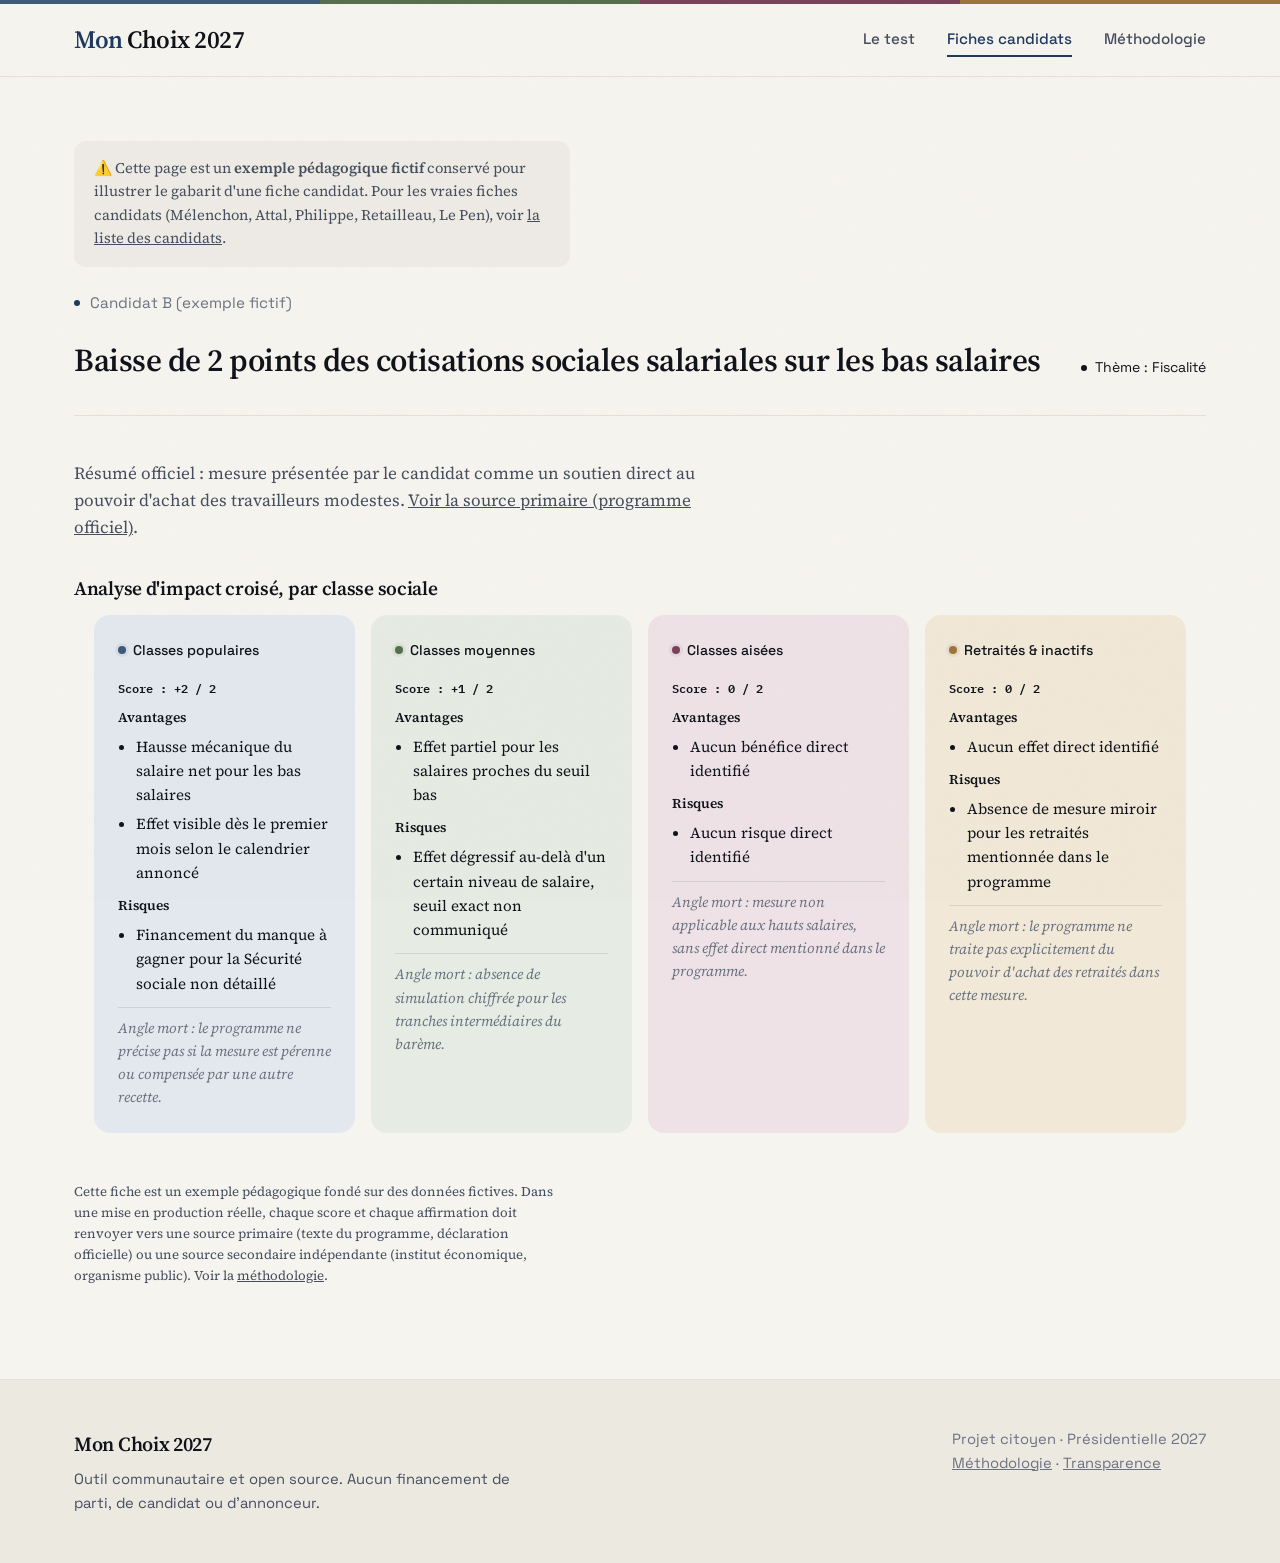
==== commit fcc4cb52: "Parcours unique (situation puis boussole), boussole, carte de partage adaptée, données resynchronisé" ====
--- a/candidat-exemple.html
+++ b/candidat-exemple.html
@@ -14,7 +14,7 @@
   <div class="container site-header__row">
     <a href="index.html" class="logo">Mon <span>Choix 2027</span></a>
     <nav class="site-nav">
-      <a href="simulateur.html">Simulateur</a>
+      <a href="simulateur.html">Le test</a>
       <a href="candidat.html" class="active">Fiches candidats</a>
       <a href="methodologie.html">Méthodologie</a>
     </nav>
--- a/css/style.css
+++ b/css/style.css
@@ -1588,3 +1588,43 @@
 .detail-calcul__ecart { display: block; }
 .detail-calcul__note { margin: 16px 0 0; font-size: 0.85rem; color: var(--ink-soft); }
 .detail-calcul__note a { text-decoration: underline; text-underline-offset: 3px; }
+
+/* Parcours en deux étapes et boussole (étape 2) */
+.etapes { display: flex; flex-wrap: wrap; align-items: center; gap: 8px 24px; margin-bottom: 32px; padding-bottom: 16px; border-bottom: 1px solid var(--line); }
+.etapes__pastille { display: flex; align-items: center; gap: 10px; padding: 0; border: none; background: none; cursor: pointer; font-family: var(--font-display); font-size: 0.92rem; color: var(--ink-faint); }
+.etapes__pastille:hover { color: var(--ink-soft); }
+.etapes__pastille.actif { color: var(--ink); font-weight: 500; }
+.etapes__pastille span { display: flex; align-items: center; justify-content: center; width: 24px; height: 24px; border-radius: 50%; background: var(--paper-deep); font-size: 0.8rem; }
+.etapes__pastille.actif span { background: var(--accent-bleu); color: #fff; }
+.etapes__fleche { color: var(--ink-faint); }
+.lien-bouton { padding: 0; border: none; background: none; cursor: pointer; font: inherit; color: inherit; text-decoration: underline; text-underline-offset: 4px; }
+
+.boussole__liste, .boussole__resultats { list-style: none; margin: 0; padding: 0; display: flex; flex-direction: column; gap: 24px; }
+.boussole__resultats { gap: 16px; margin-bottom: 40px; }
+.boussole__question, .boussole__carte { padding: 24px; border: 1px solid var(--line); border-radius: 16px; background: var(--paper-raised); box-shadow: var(--shadow-sm); }
+.boussole__theme { margin-bottom: 12px; font-family: var(--font-display); font-size: 0.8rem; font-weight: 500; color: var(--ink-faint); }
+.boussole__options { display: flex; flex-direction: column; gap: 10px; }
+.boussole__option { padding: 12px 16px; border: 1px solid var(--line); border-radius: 12px; background: none; text-align: left; font: inherit; line-height: 1.4; color: var(--ink-soft); cursor: pointer; transition: border-color 0.15s; }
+.boussole__option:hover { border-color: var(--line-strong); }
+.boussole__option.actif { border-color: var(--accent-bleu); background: var(--paper-deep); color: var(--ink); font-weight: 500; }
+.boussole__option.estompe { color: var(--ink-faint); }
+.boussole__bas { display: flex; flex-wrap: wrap; align-items: center; gap: 12px; margin-top: 16px; font-family: var(--font-display); font-size: 0.86rem; }
+.boussole__importance { display: flex; align-items: center; gap: 6px; color: var(--ink-soft); }
+.boussole__puce { padding: 6px 14px; border: 1px solid var(--line); border-radius: 999px; background: var(--paper-deep); font: inherit; color: var(--ink-soft); cursor: pointer; }
+.boussole__puce:hover { border-color: var(--line-strong); }
+.boussole__puce.actif { border-color: var(--accent-bleu); background: var(--accent-bleu); color: #fff; }
+button.boussole__puce[data-sans-avis].actif { background: var(--paper-deep); color: var(--ink); font-weight: 500; }
+.boussole__barre { position: sticky; bottom: 16px; display: flex; align-items: center; justify-content: space-between; gap: 16px; margin-top: 32px; padding: 16px; border: 1px solid var(--line); border-radius: 16px; background: var(--paper-raised); box-shadow: var(--shadow-sm); font-family: var(--font-display); color: var(--ink-soft); }
+.boussole__barre .bouton-principal { margin: 0; width: auto; }
+.boussole__barre .bouton-principal:disabled { opacity: 0.4; cursor: not-allowed; }
+.boussole__avis { margin-bottom: 32px; padding: 16px 20px; border-radius: 12px; background: rgba(236, 233, 225, 0.7); font-size: 0.92rem; line-height: 1.6; color: var(--ink-soft); }
+.boussole__titre { margin: 0 0 16px; font-size: 1.5rem; }
+.boussole__vide { margin-bottom: 32px; color: var(--ink-soft); }
+.boussole__carte-tete { display: flex; align-items: baseline; justify-content: space-between; gap: 12px; font-size: 1.05rem; }
+.boussole__carte p { margin: 6px 0 0; font-family: var(--font-display); font-size: 0.88rem; color: var(--ink-soft); }
+.boussole__carte details { margin-top: 12px; }
+.boussole__carte summary { cursor: pointer; font-family: var(--font-display); font-size: 0.86rem; color: var(--accent-bleu); }
+.boussole__carte ul { margin: 8px 0 0; padding-left: 18px; display: flex; flex-direction: column; gap: 8px; font-size: 0.88rem; color: var(--ink-soft); }
+.boussole__carte ul a { text-decoration: underline; text-underline-offset: 4px; }
+.boussole__liens { display: flex; flex-wrap: wrap; gap: 16px; margin-top: 32px; font-family: var(--font-display); font-size: 0.95rem; }
+.boussole__liens a { text-decoration: underline; text-underline-offset: 4px; }
